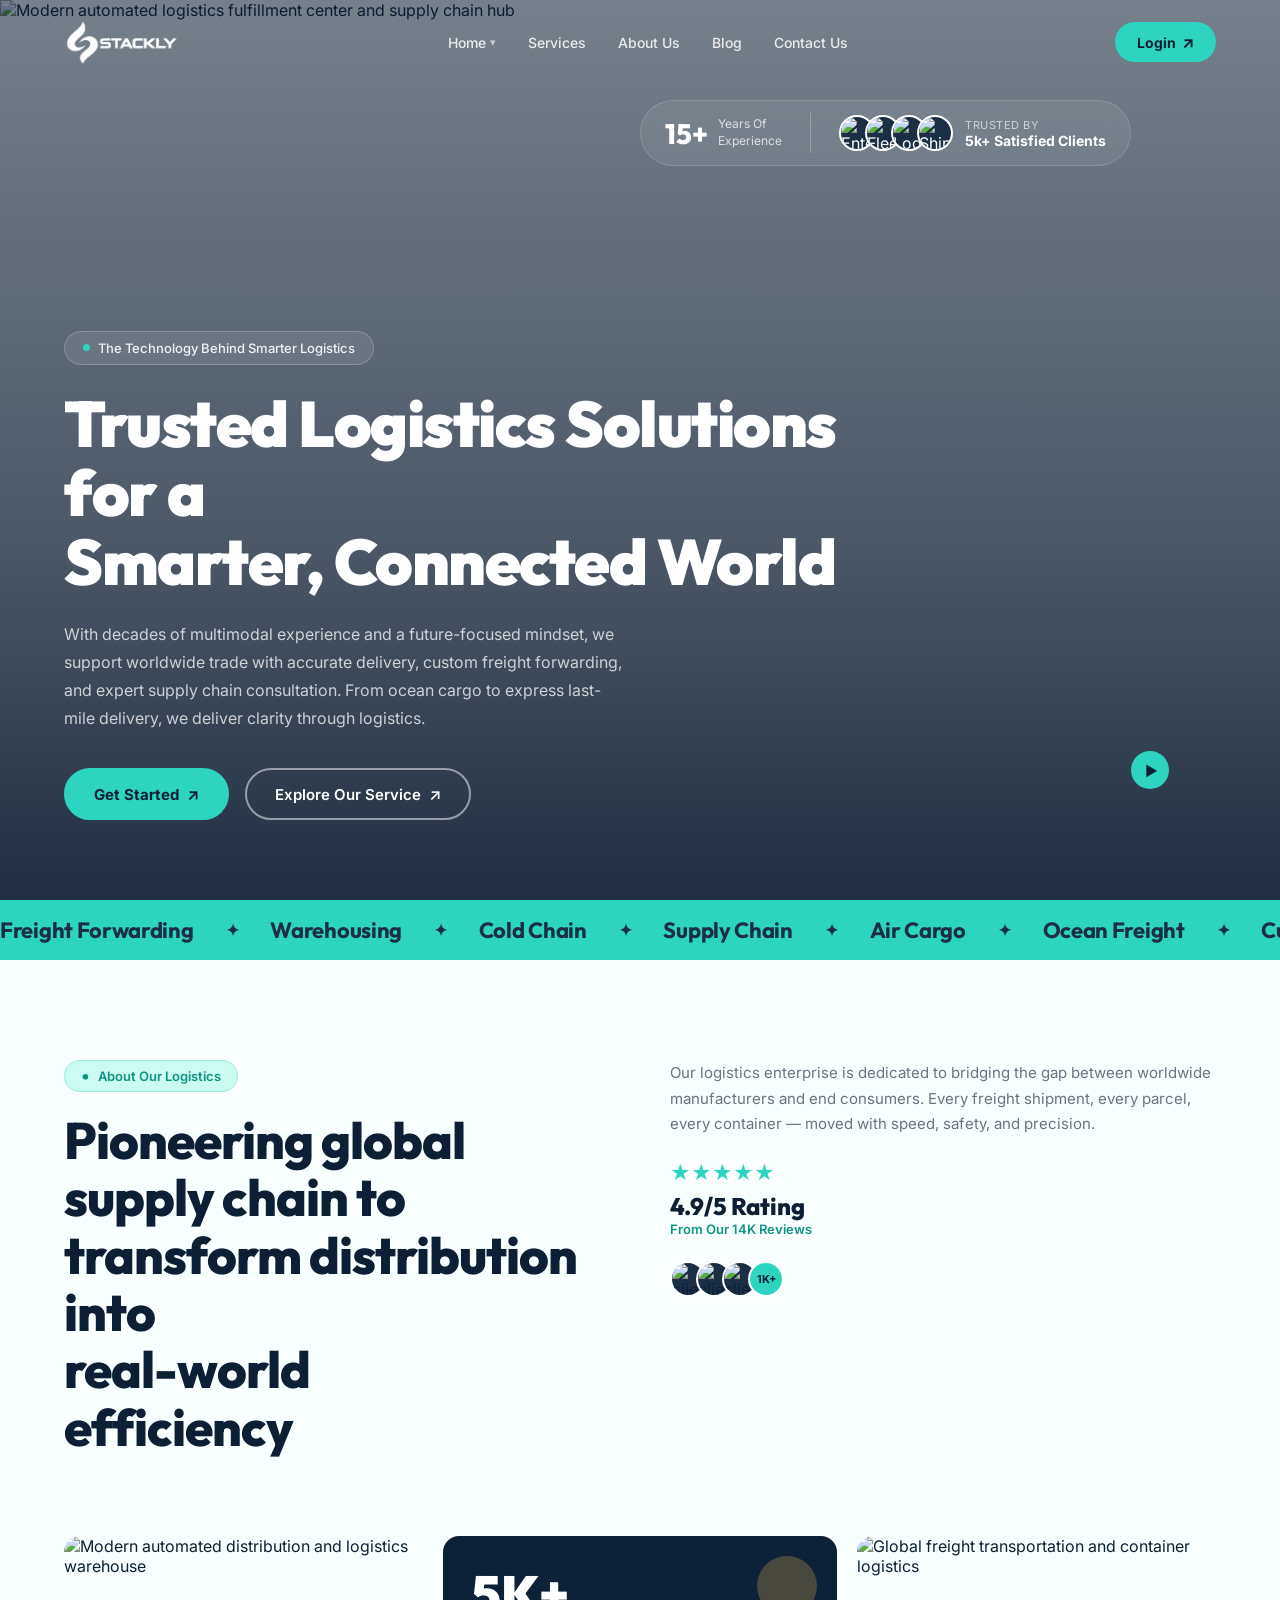
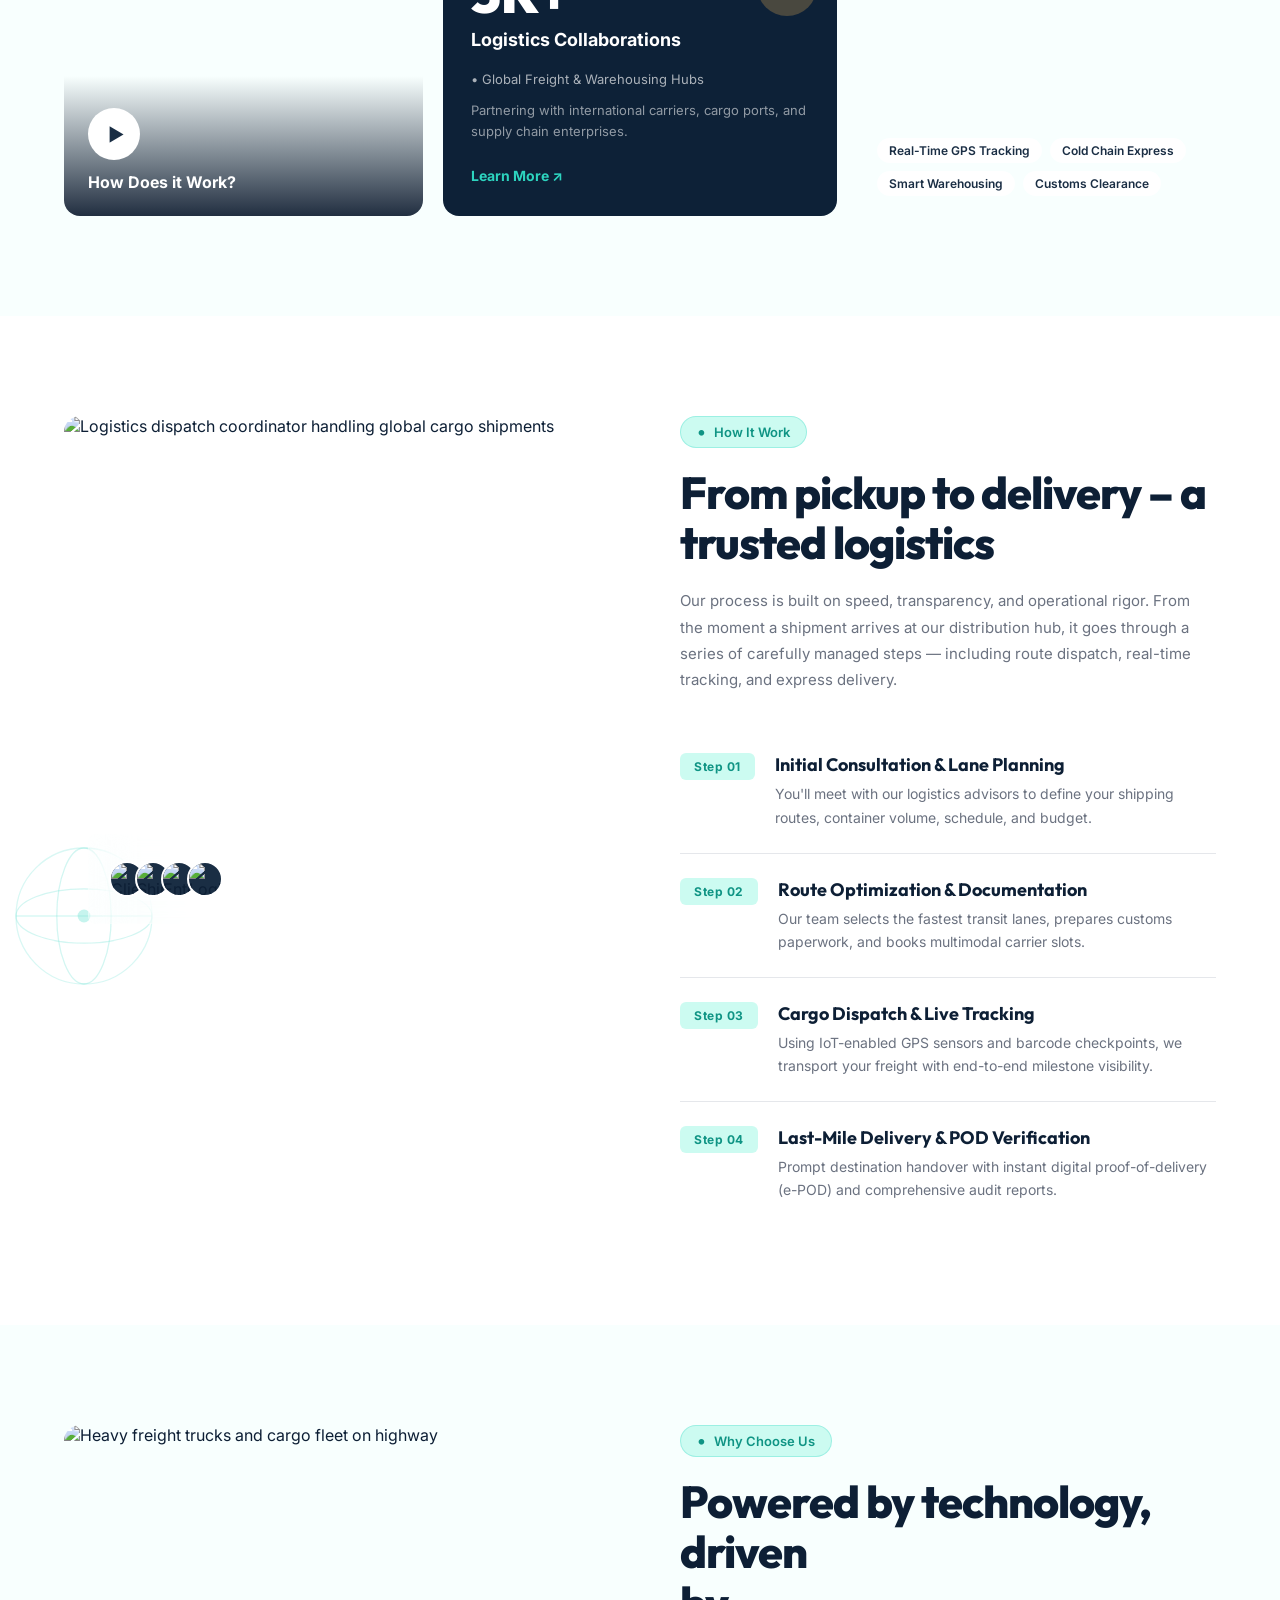
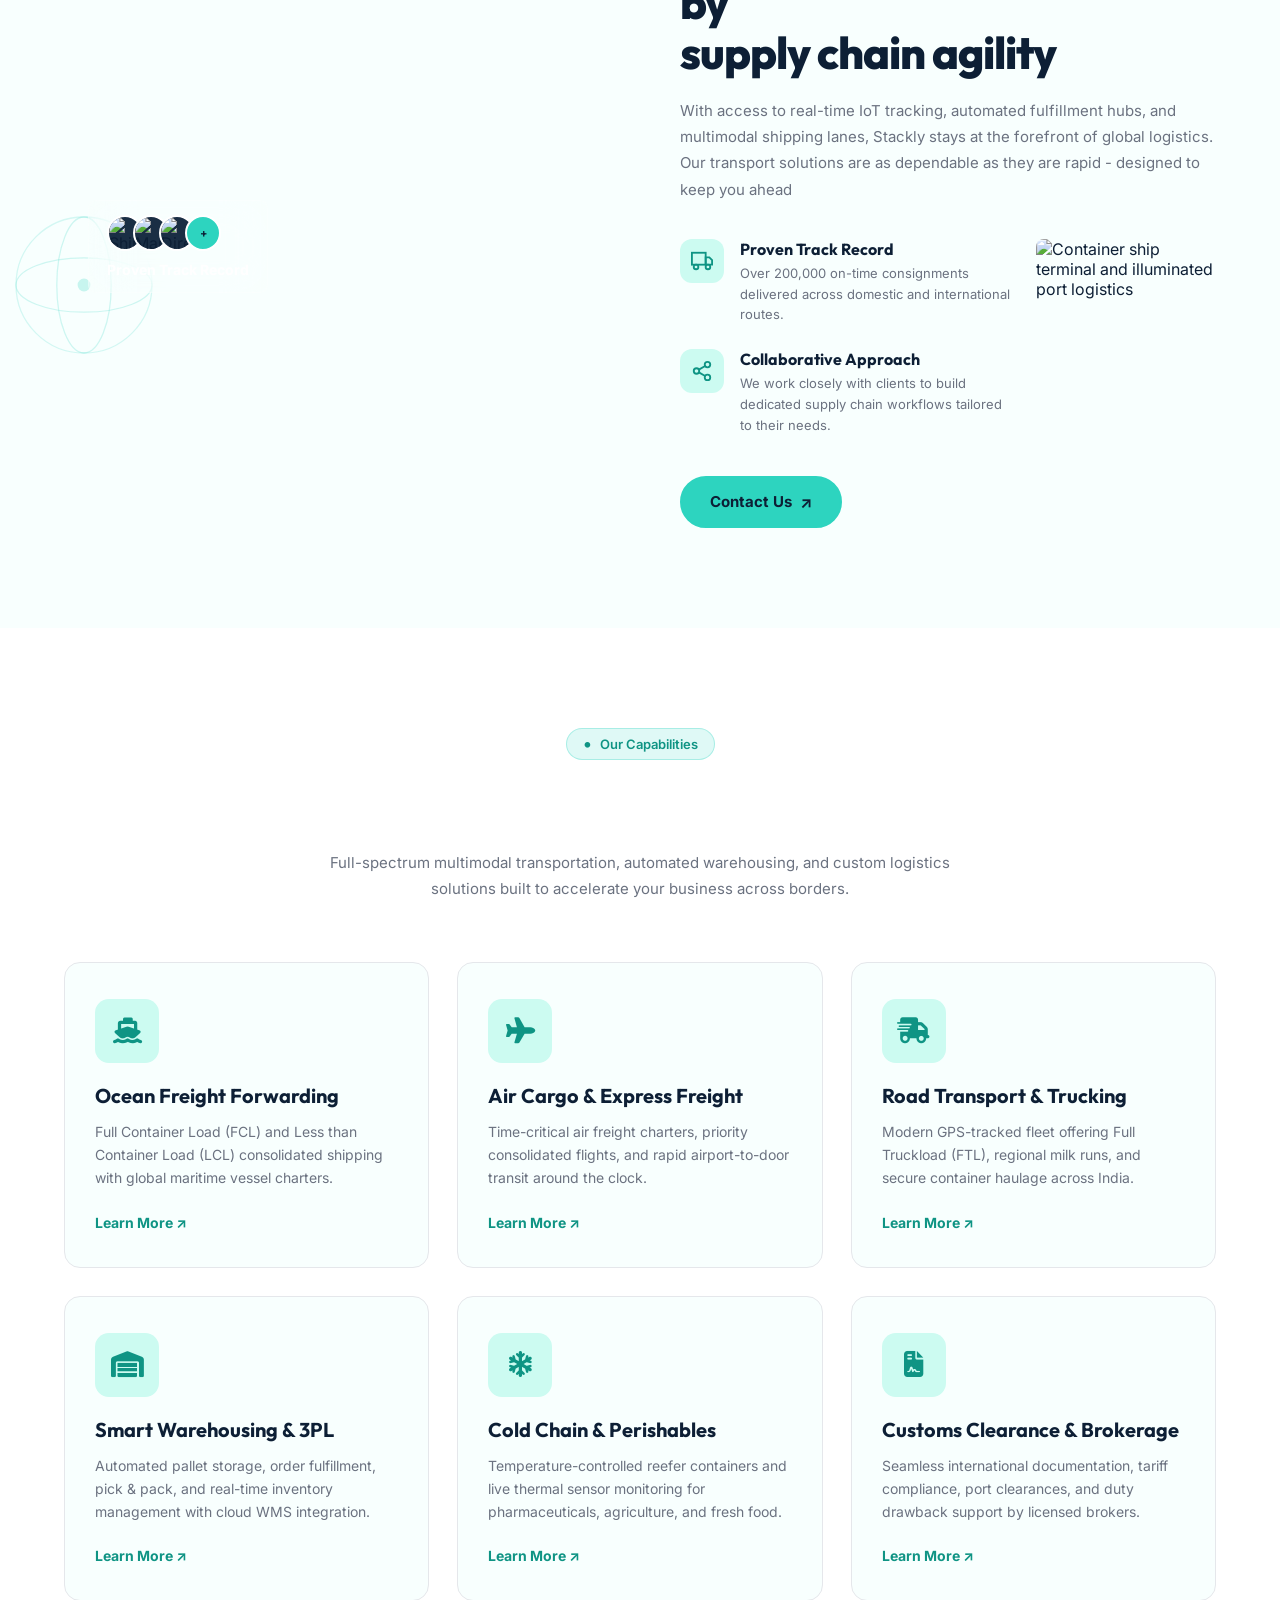
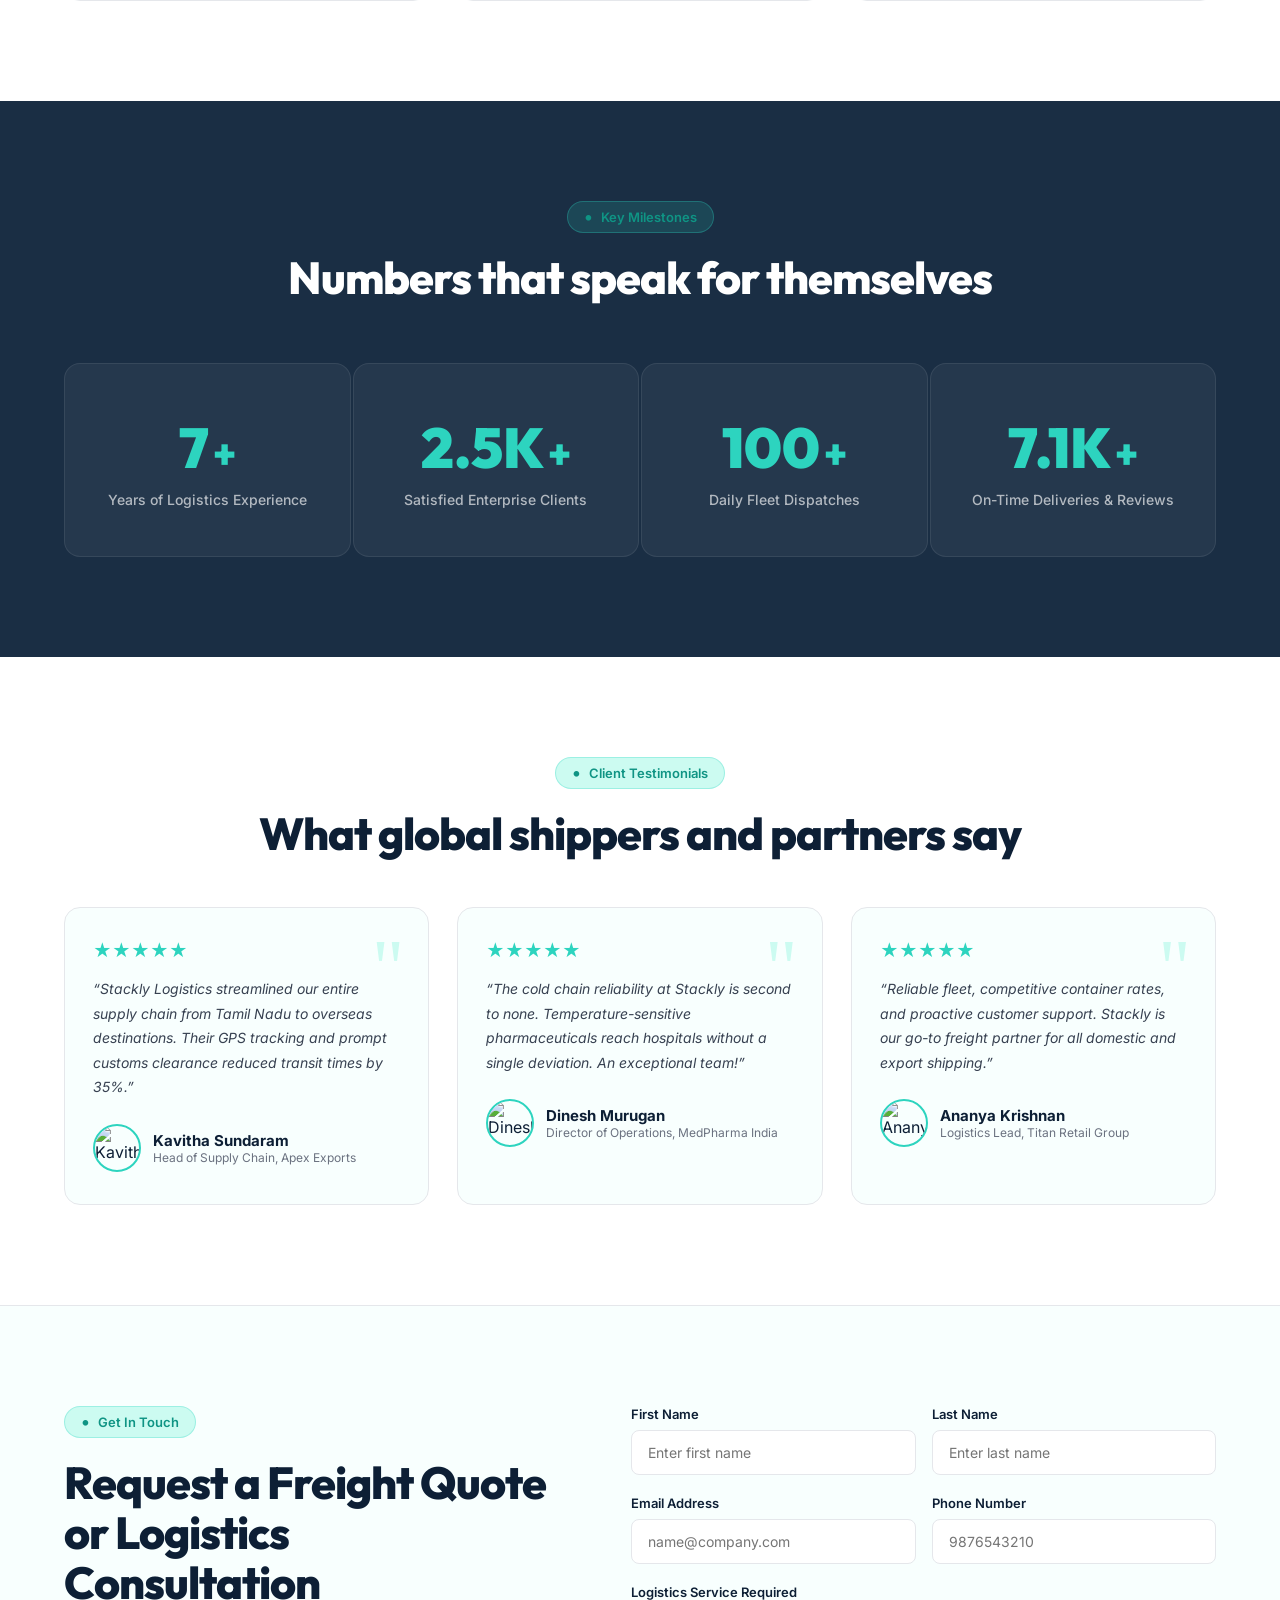
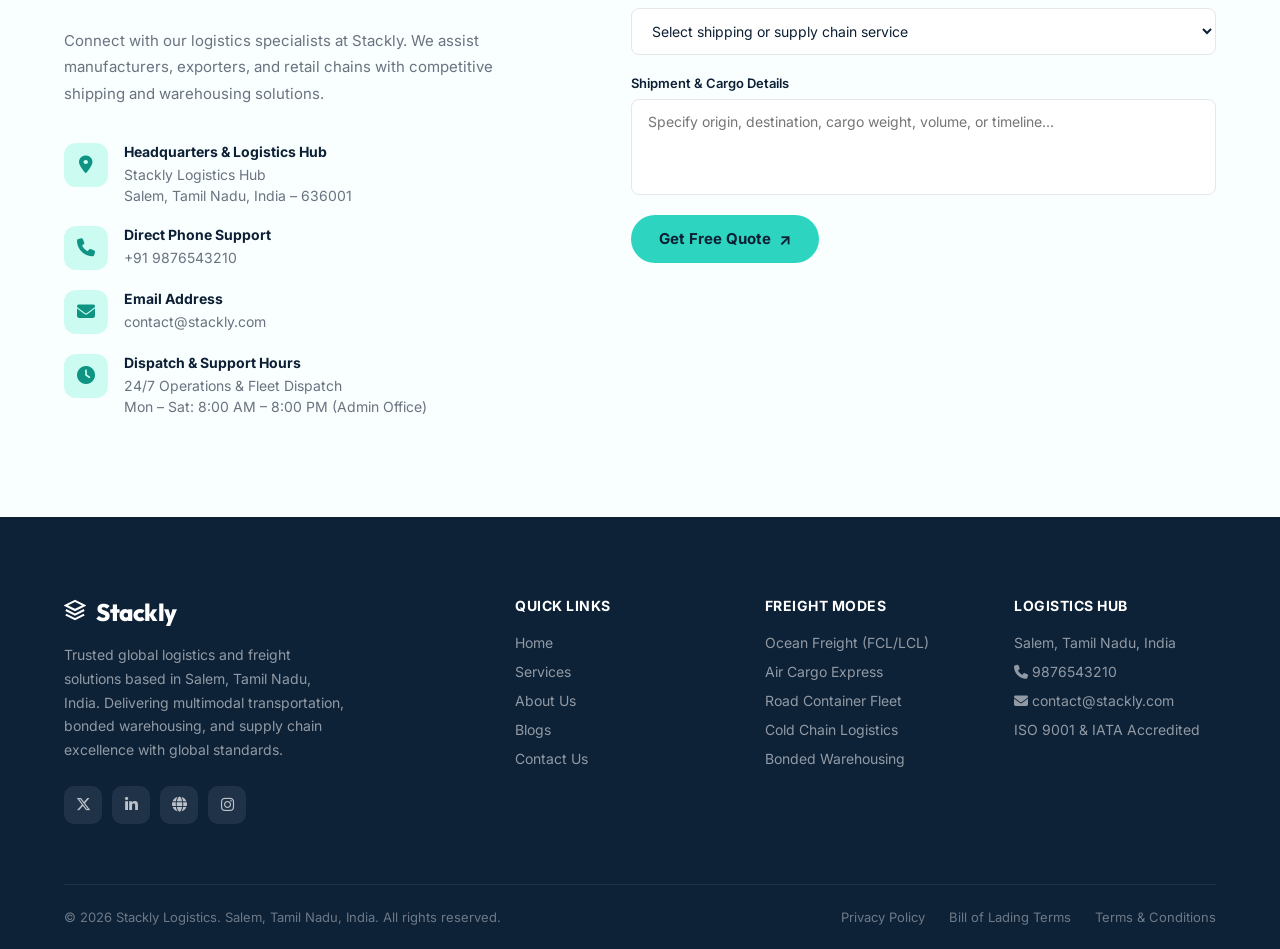
==== index.html @ fabb3b64 "Add files via upload" ====
<!DOCTYPE html>
<html lang="en">
<head>
  <meta charset="UTF-8" />
  <meta name="viewport" content="width=device-width, initial-scale=1.0" />
  <title>Stackly Logistics – Trusted Global Freight &amp; Supply Chain Solutions</title>
  <meta name="description" content="Stackly Logistics delivers trusted worldwide freight forwarding, express trucking, smart warehousing, and supply chain solutions from Salem, Tamil Nadu, India. Phone: 9876543210." />
  <link rel="preconnect" href="https://fonts.googleapis.com" />
  <link rel="preconnect" href="https://fonts.gstatic.com" crossorigin />
  <link href="https://fonts.googleapis.com/css2?family=Inter:wght@300;400;500;600;700;800;900&family=Outfit:wght@300;400;500;600;700;800;900&display=swap" rel="stylesheet" />
    <link rel="stylesheet" href="https://cdnjs.cloudflare.com/ajax/libs/font-awesome/6.5.1/css/all.min.css" />
  <link rel="stylesheet" href="style.css" />
</head>
<body>

  <!-- ══════════════════════════════════════
       NAVIGATION
  ══════════════════════════════════════ -->
  <nav class="navbar" id="navbar">
    <div class="nav-inner">
      <a href="#" class="nav-logo" id="logo-link">
        <img src="images/Logo.webp" alt="Stackly Logistics Logo" class="logo-img" />
      </a>
      <ul class="nav-links" id="nav-links">
        <li><a href="#" class="nav-link active">Home <span class="arrow">&#9662;</span></a></li>
        <li><a href="services.html" class="nav-link">Services</a></li>
        <li><a href="about.html" class="nav-link">About Us</a></li>
        <li><a href="blog.html" class="nav-link">Blog</a></li>
        <li><a href="contact.html" class="nav-link">Contact Us</a></li>
      </ul>
      <a href="login.html" class="btn-cta nav-cta" id="nav-cta-btn">Login<span class="btn-icon">&#8599;</span></a>
      <button class="hamburger" id="hamburger" aria-label="Toggle menu">
        <span></span><span></span><span></span>
      </button>
    </div>
  </nav>

  <!-- ══════════════════════════════════════
       HERO SECTION (Reference Image 5 & 1)
  ══════════════════════════════════════ -->
  <section class="hero" id="home">
    <div class="hero-bg">
      <img
        src="https://images.unsplash.com/photo-1586528116311-ad8dd3c8310d?w=1920&q=85&auto=format&fit=crop"
        alt="Modern automated logistics fulfillment center and supply chain hub"
        class="hero-img"
        loading="eager"
      />
      <div class="hero-overlay"></div>
    </div>

    <!-- Stats Top Bar (Reference Image 1 Top) -->
    <div class="hero-stats-bar fade-in-up delay-1">
      <div class="stat-item">
        <span class="stat-num">15+</span>
        <span class="stat-label">Years Of<br/>Experience</span>
      </div>
      <div class="stat-divider"></div>
      <div class="stat-item trusted-item">
        <div class="avatar-group">
          <img src="https://images.unsplash.com/photo-1534528741775-53994a69daeb?w=60&h=60&q=80&auto=format&fit=crop&crop=face" alt="Enterprise Client" class="avatar"/>
          <img src="https://images.unsplash.com/photo-1507003211169-0a1dd7228f2d?w=60&h=60&q=80&auto=format&fit=crop&crop=face" alt="Fleet Manager" class="avatar"/>
          <img src="https://images.unsplash.com/photo-1573496359142-b8d87734a5a2?w=60&h=60&q=80&auto=format&fit=crop&crop=face" alt="Logistics Director" class="avatar"/>
          <img src="https://images.unsplash.com/photo-1500648767791-00dcc994a43e?w=60&h=60&q=80&auto=format&fit=crop&crop=face" alt="Shipper" class="avatar"/>
        </div>
        <div>
          <span class="trusted-label">Trusted By</span>
          <span class="trusted-count">5k+ Satisfied Clients</span>
        </div>
      </div>
    </div>

    <!-- Hero Content (Reference Image 5) -->
    <div class="hero-content">
      <div class="hero-badge fade-in-up delay-2">
        <span class="dot"></span> The Technology Behind Smarter Logistics
      </div>
      <h1 class="hero-title fade-in-up delay-3">
        Trusted Logistics Solutions<br/>for a<br/>Smarter, Connected World
      </h1>
      <p class="hero-desc fade-in-up delay-4">
        With decades of multimodal experience and a future-focused mindset, we support worldwide trade with accurate delivery, custom freight forwarding, and expert supply chain consultation. From ocean cargo to express last-mile delivery, we deliver clarity through logistics.
      </p>
      <div class="hero-actions fade-in-up delay-5">
        <a href="404.html" class="btn-primary" id="get-started-btn">Get Started <span class="btn-icon">&#8599;</span></a>
        <a href="about.html" class="btn-secondary" id="explore-btn">Explore Our Service <span class="btn-icon">&#8599;</span></a>
      </div>
    </div>

    <!-- Rotating Watch Video Badge (Reference Image 5 bottom right) -->
    <div class="watch-badge fade-in delay-6" id="watch-badge" onclick="document.getElementById('how-it-works').scrollIntoView({behavior:'smooth'})">
      <div class="watch-circle">
        <svg viewBox="0 0 100 100" class="rotating-text">
          <defs>
            <path id="circle-path" d="M 50,50 m -37,0 a 37,37 0 1,1 74,0 a 37,37 0 1,1 -74,0"/>
          </defs>
          <text>
            <textPath href="404.html">• Watch Our Fleet • Watch Our Fleet •</textPath>
          </text>
        </svg>
        <div class="play-icon">&#9654;</div>
      </div>
    </div>
  </section>

  <!-- ══════════════════════════════════════
       MARQUEE TICKER (Reference Image 1)
  ══════════════════════════════════════ -->
  <div class="marquee-section">
    <div class="marquee-track">
      <div class="marquee-content">
        <span>Freight Forwarding</span><span class="star">&#10022;</span>
        <span>Warehousing</span><span class="star">&#10022;</span>
        <span>Cold Chain</span><span class="star">&#10022;</span>
        <span>Supply Chain</span><span class="star">&#10022;</span>
        <span>Air Cargo</span><span class="star">&#10022;</span>
        <span>Ocean Freight</span><span class="star">&#10022;</span>
        <span>Customs Clearance</span><span class="star">&#10022;</span>
        <span>Express Delivery</span><span class="star">&#10022;</span>
        <span>IoT Tracking</span><span class="star">&#10022;</span>
        <span>Freight Forwarding</span><span class="star">&#10022;</span>
        <span>Warehousing</span><span class="star">&#10022;</span>
        <span>Cold Chain</span><span class="star">&#10022;</span>
        <span>Supply Chain</span><span class="star">&#10022;</span>
        <span>Air Cargo</span><span class="star">&#10022;</span>
        <span>Ocean Freight</span><span class="star">&#10022;</span>
        <span>Express Delivery</span><span class="star">&#10022;</span>
      </div>
    </div>
  </div>

  <!-- ══════════════════════════════════════
       ABOUT SECTION (Reference Image 1 & 4)
  ══════════════════════════════════════ -->
  <section class="about-section section-pad" id="about">
    <div class="container">
      <div class="about-grid">
        <!-- Left: Heading -->
        <div class="about-left reveal-left">
          <div class="section-tag">
            <span class="tag-dot">&#8226;</span> About Our Logistics
          </div>
          <h2 class="section-title large">
            Pioneering global supply chain to<br/>
            transform distribution into<br/>
            real-world<br/>
            efficiency
          </h2>
        </div>

        <!-- Right: Description + Rating -->
        <div class="about-right reveal-right">
          <p class="about-desc">
            Our logistics enterprise is dedicated to bridging the gap between worldwide manufacturers and end consumers. Every freight shipment, every parcel, every container — moved with speed, safety, and precision.
          </p>
          <div class="rating-block">
            <div class="stars">&#9733;&#9733;&#9733;&#9733;&#9733;</div>
            <div class="rating-num">4.9/5 Rating</div>
            <div class="rating-sub">From Our 14K Reviews</div>
          </div>
          <div class="client-bubble">
            <div class="avatar-group">
              <img src="https://images.unsplash.com/photo-1534528741775-53994a69daeb?w=50&h=50&q=80&auto=format&fit=crop&crop=face" alt="client" class="avatar"/>
              <img src="https://images.unsplash.com/photo-1507003211169-0a1dd7228f2d?w=50&h=50&q=80&auto=format&fit=crop&crop=face" alt="client" class="avatar"/>
              <img src="https://images.unsplash.com/photo-1573496359142-b8d87734a5a2?w=50&h=50&q=80&auto=format&fit=crop&crop=face" alt="client" class="avatar"/>
              <div class="avatar avatar-count">1K+</div>
            </div>
          </div>
        </div>
      </div>

      <!-- 3 Cards Row (Reference Image 4) -->
      <div class="cards-row">
        <!-- Card 1: Logistics Video Card -->
        <div class="card card-video reveal-up delay-1">
          <img
            src="https://images.unsplash.com/photo-1586528116311-ad8dd3c8310d?w=700&q=85&auto=format&fit=crop"
            alt="Modern automated distribution and logistics warehouse"
            class="card-img"
          />
          <div class="card-overlay-content">
            <div class="play-btn-lg">&#9654;</div>
            <span class="card-label">How Does it Work?</span>
          </div>
        </div>

        <!-- Card 2: Logistics Stats Dark Card (Reference Image 4 center) -->
        <div class="card card-dark reveal-up delay-2">
          <div class="circle-deco"></div>
          <div class="card-dark-num">5K+</div>
          <div class="card-dark-title">Logistics Collaborations</div>
          <ul class="card-dark-list">
            <li>&#8226; Global Freight &amp; Warehousing Hubs</li>
          </ul>
          <p class="card-dark-desc">Partnering with international carriers, cargo ports, and supply chain enterprises.</p>
          <a href="404.html" class="card-dark-link">Learn More &#8599;</a>
        </div>

        <!-- Card 3: Logistics Fleet with 4 Overlay Pills (Reference Image 4 right) -->
        <div class="card card-tags reveal-up delay-3">
          <img
            src="https://images.unsplash.com/photo-1578575437130-527eed3abbec?w=700&q=85&auto=format&fit=crop"
            alt="Global freight transportation and container logistics"
            class="card-img"
          />
          <div class="card-tags-overlay">
            <span class="tag-pill">Real-Time GPS Tracking</span>
            <span class="tag-pill">Cold Chain Express</span>
            <span class="tag-pill">Smart Warehousing</span>
            <span class="tag-pill">Customs Clearance</span>
          </div>
        </div>
      </div>
    </div>
  </section>

  <!-- ══════════════════════════════════════
       HOW IT WORKS SECTION (Reference Image 2)
  ══════════════════════════════════════ -->
  <section class="how-section section-pad" id="how-it-works">
    <div class="container">
      <div class="how-grid">
        <!-- Left: Logistics Operations Image with Client Overlay & Global Route Watermark -->
        <div class="how-left reveal-left">
          <div class="how-img-wrap">
            <img
              src="https://images.unsplash.com/photo-1566576912321-d58ddd7a6088?w=800&q=85&auto=format&fit=crop"
              alt="Logistics dispatch coordinator handling global cargo shipments"
              class="how-img"
            />
            <div class="how-client-card">
              <div class="avatar-group">
                <img src="https://images.unsplash.com/photo-1534528741775-53994a69daeb?w=50&h=50&q=80&auto=format&fit=crop&crop=face" alt="Client" class="avatar"/>
                <img src="https://images.unsplash.com/photo-1507003211169-0a1dd7228f2d?w=50&h=50&q=80&auto=format&fit=crop&crop=face" alt="Shipper" class="avatar"/>
                <img src="https://images.unsplash.com/photo-1573496359142-b8d87734a5a2?w=50&h=50&q=80&auto=format&fit=crop&crop=face" alt="Enterprise Lead" class="avatar"/>
                <img src="https://images.unsplash.com/photo-1500648767791-00dcc994a43e?w=50&h=50&q=80&auto=format&fit=crop&crop=face" alt="Logistics Head" class="avatar"/>
              </div>
              <div class="how-client-text">
                <div class="how-client-num">5K+ Satisfied Clients</div>
                <div class="how-client-sub">Trusted by retailers, manufacturers, and shippers worldwide.</div>
              </div>
            </div>
          </div>
          <!-- Decorative Global Navigation Watermark (Reference Image 2 watermark) -->
          <div class="deco-atom">
            <svg viewBox="0 0 200 200" fill="none" xmlns="http://www.w3.org/2000/svg">
              <circle cx="100" cy="100" r="85" stroke="#2dd4bf" stroke-width="1.6" opacity="0.3"/>
              <ellipse cx="100" cy="100" rx="85" ry="34" stroke="#2dd4bf" stroke-width="1.6" opacity="0.35"/>
              <ellipse cx="100" cy="100" rx="34" ry="85" stroke="#2dd4bf" stroke-width="1.6" opacity="0.35"/>
              <line x1="15" y1="100" x2="185" y2="100" stroke="#2dd4bf" stroke-width="1.6" opacity="0.3"/>
              <circle cx="100" cy="100" r="8" fill="#2dd4bf" opacity="0.45"/>
            </svg>
          </div>
        </div>

        <!-- Right: Steps (Reference Image 2 right) -->
        <div class="how-right reveal-right">
          <div class="section-tag">
            <span class="tag-dot">&#8226;</span> How It Work
          </div>
          <h2 class="section-title">
            From pickup to delivery – a<br/>trusted logistics
          </h2>
          <p class="section-desc">
            Our process is built on speed, transparency, and operational rigor. From the moment a shipment arrives at our distribution hub, it goes through a series of carefully managed steps — including route dispatch, real-time tracking, and express delivery.
          </p>

          <div class="steps">
            <div class="step reveal-up delay-1">
              <div class="step-badge">Step 01</div>
              <div class="step-content">
                <h3>Initial Consultation &amp; Lane Planning</h3>
                <p>You&#39;ll meet with our logistics advisors to define your shipping routes, container volume, schedule, and budget.</p>
              </div>
            </div>
            <div class="step reveal-up delay-2">
              <div class="step-badge">Step 02</div>
              <div class="step-content">
                <h3>Route Optimization &amp; Documentation</h3>
                <p>Our team selects the fastest transit lanes, prepares customs paperwork, and books multimodal carrier slots.</p>
              </div>
            </div>
            <div class="step reveal-up delay-3">
              <div class="step-badge">Step 03</div>
              <div class="step-content">
                <h3>Cargo Dispatch &amp; Live Tracking</h3>
                <p>Using IoT-enabled GPS sensors and barcode checkpoints, we transport your freight with end-to-end milestone visibility.</p>
              </div>
            </div>
            <div class="step reveal-up delay-4">
              <div class="step-badge">Step 04</div>
              <div class="step-content">
                <h3>Last-Mile Delivery &amp; POD Verification</h3>
                <p>Prompt destination handover with instant digital proof-of-delivery (e-POD) and comprehensive audit reports.</p>
              </div>
            </div>
          </div>
        </div>
      </div>
    </div>
  </section>

  <!-- ══════════════════════════════════════
       WHY CHOOSE US SECTION (Reference Image 3)
  ══════════════════════════════════════ -->
  <section class="why-section section-pad" id="why">
    <div class="container">
      <div class="why-grid">
        <!-- Left: Logistics Image with Proven Track Record Overlay (Reference Image 3 left) -->
        <div class="why-left reveal-left">
          <div class="why-img-wrap">
            <img
              src="https://images.unsplash.com/photo-1601584115197-04ecc0da31d7?w=800&q=85&auto=format&fit=crop"
              alt="Heavy freight trucks and cargo fleet on highway"
              class="why-img"
            />
            <div class="why-client-overlay">
              <div class="avatar-group">
                <img src="https://images.unsplash.com/photo-1534528741775-53994a69daeb?w=50&h=50&q=80&auto=format&fit=crop&crop=face" alt="Shipper" class="avatar"/>
                <img src="https://images.unsplash.com/photo-1507003211169-0a1dd7228f2d?w=50&h=50&q=80&auto=format&fit=crop&crop=face" alt="Manager" class="avatar"/>
                <img src="https://images.unsplash.com/photo-1573496359142-b8d87734a5a2?w=50&h=50&q=80&auto=format&fit=crop&crop=face" alt="Director" class="avatar"/>
                <div class="avatar avatar-plus">+</div>
              </div>
              <div class="why-overlay-label">Proven Track Record</div>
            </div>
          </div>
          <!-- Decorative global watermark -->
          <div class="deco-atom deco-atom-right">
            <svg viewBox="0 0 200 200" fill="none" xmlns="http://www.w3.org/2000/svg">
              <circle cx="100" cy="100" r="85" stroke="#2dd4bf" stroke-width="1.6" opacity="0.3"/>
              <ellipse cx="100" cy="100" rx="85" ry="34" stroke="#2dd4bf" stroke-width="1.6" opacity="0.35"/>
              <ellipse cx="100" cy="100" rx="34" ry="85" stroke="#2dd4bf" stroke-width="1.6" opacity="0.35"/>
              <circle cx="100" cy="100" r="8" fill="#2dd4bf" opacity="0.4"/>
            </svg>
          </div>
        </div>

        <!-- Right: Heading, Features, Logistics Container Ship Photo & Contact Button (Reference Image 3 right) -->
        <div class="why-right reveal-right">
          <div class="section-tag">
            <span class="tag-dot">&#8226;</span> Why Choose Us
          </div>
          <h2 class="section-title">
            Powered by technology, driven<br/>by<br/>supply chain agility
          </h2>
          <p class="section-desc">
            With access to real-time IoT tracking, automated fulfillment hubs, and multimodal shipping lanes, Stackly stays at the forefront of global logistics. Our transport solutions are as dependable as they are rapid - designed to keep you ahead
          </p>

          <div class="why-features">
            <div class="why-feature-row">
              <div class="why-features-list">
                <!-- Feature 1 -->
                <div class="why-feature reveal-up delay-1">
                  <div class="feature-icon-wrap">
                    <!-- Logistics Truck / Route Icon -->
                    <svg viewBox="0 0 24 24" width="22" height="22" fill="none" stroke="currentColor" stroke-width="2">
                      <rect x="1" y="3" width="15" height="13"/>
                      <polygon points="16 8 20 8 23 11 23 16 16 16 16 8"/>
                      <circle cx="5.5" cy="18.5" r="2.5"/>
                      <circle cx="18.5" cy="18.5" r="2.5"/>
                    </svg>
                  </div>
                  <div class="feature-text">
                    <h4>Proven Track Record</h4>
                    <p>Over 200,000 on-time consignments delivered across domestic and international routes.</p>
                  </div>
                </div>

                <!-- Feature 2 -->
                <div class="why-feature reveal-up delay-2">
                  <div class="feature-icon-wrap">
                    <!-- Network / Hub Icon -->
                    <svg viewBox="0 0 24 24" width="22" height="22" fill="none" stroke="currentColor" stroke-width="2">
                      <circle cx="18" cy="5" r="3"/>
                      <circle cx="6" cy="12" r="3"/>
                      <circle cx="18" cy="19" r="3"/>
                      <line x1="8.59" y1="13.51" x2="15.42" y2="17.49"/>
                      <line x1="15.41" y1="6.51" x2="8.59" y2="10.49"/>
                    </svg>
                  </div>
                  <div class="feature-text">
                    <h4>Collaborative Approach</h4>
                    <p>We work closely with clients to build dedicated supply chain workflows tailored to their needs.</p>
                  </div>
                </div>
              </div>

              <!-- Side Photo of Glowing Cargo Vessel / Port (Reference Image 3 right) -->
              <div class="why-side-img reveal-up delay-3">
                <img
                  src="https://images.unsplash.com/photo-1512917774080-9991f1c4c750?w=500&q=85&auto=format&fit=crop"
                  alt="Container ship terminal and illuminated port logistics"
                />
              </div>
            </div>
          </div>

          <a href="404.html" class="btn-primary contact-btn" id="why-contact-btn">Contact Us <span class="btn-icon">&#8599;</span></a>
        </div>
      </div>
    </div>
  </section>

  <!-- ══════════════════════════════════════
       LOGISTICS SERVICES SECTION
  ══════════════════════════════════════ -->
  <section class="services-section section-pad" id="services">
    <div class="container">
      <div class="stats-header reveal-up">
        <div class="section-tag center-tag">
          <span class="tag-dot">&#8226;</span> Our Capabilities
        </div>
        <h2 class="section-title center-title">Comprehensive Freight &amp; Supply Chain Services</h2>
        <p class="section-desc" style="max-width: 640px; margin: 0 auto 40px; text-align: center;">
          Full-spectrum multimodal transportation, automated warehousing, and custom logistics solutions built to accelerate your business across borders.
        </p>
      </div>

      <div class="services-grid">
        <div class="service-card reveal-up delay-1">
          <div class="service-icon"><i class="fa-solid fa-ship"></i></div>
          <h3>Ocean Freight Forwarding</h3>
          <p>Full Container Load (FCL) and Less than Container Load (LCL) consolidated shipping with global maritime vessel charters.</p>
          <a href="404.html" class="service-link">Learn More &#8599;</a>
        </div>

        <div class="service-card reveal-up delay-2">
          <div class="service-icon"><i class="fa-solid fa-plane"></i></div>
          <h3>Air Cargo &amp; Express Freight</h3>
          <p>Time-critical air freight charters, priority consolidated flights, and rapid airport-to-door transit around the clock.</p>
          <a href="404.html" class="service-link">Learn More &#8599;</a>
        </div>

        <div class="service-card reveal-up delay-3">
          <div class="service-icon"><i class="fa-solid fa-truck-fast"></i></div>
          <h3>Road Transport &amp; Trucking</h3>
          <p>Modern GPS-tracked fleet offering Full Truckload (FTL), regional milk runs, and secure container haulage across India.</p>
          <a href="404.html" class="service-link">Learn More &#8599;</a>
        </div>

        <div class="service-card reveal-up delay-1">
          <div class="service-icon"><i class="fa-solid fa-warehouse"></i></div>
          <h3>Smart Warehousing &amp; 3PL</h3>
          <p>Automated pallet storage, order fulfillment, pick &amp; pack, and real-time inventory management with cloud WMS integration.</p>
          <a href="404.html" class="service-link">Learn More &#8599;</a>
        </div>

        <div class="service-card reveal-up delay-2">
          <div class="service-icon"><i class="fa-solid fa-snowflake"></i></div>
          <h3>Cold Chain &amp; Perishables</h3>
          <p>Temperature-controlled reefer containers and live thermal sensor monitoring for pharmaceuticals, agriculture, and fresh food.</p>
          <a href="404.html" class="service-link">Learn More &#8599;</a>
        </div>

        <div class="service-card reveal-up delay-3">
          <div class="service-icon"><i class="fa-solid fa-file-contract"></i></div>
          <h3>Customs Clearance &amp; Brokerage</h3>
          <p>Seamless international documentation, tariff compliance, port clearances, and duty drawback support by licensed brokers.</p>
          <a href="404.html" class="service-link">Learn More &#8599;</a>
        </div>
      </div>
    </div>
  </section>

  <!-- ══════════════════════════════════════
       STATS SECTION
  ══════════════════════════════════════ -->
  <section class="stats-section section-pad" id="stats">
    <div class="container">
      <div class="stats-header reveal-up">
        <div class="section-tag center-tag">
          <span class="tag-dot">&#8226;</span> Key Milestones
        </div>
        <h2 class="section-title center-title">Numbers that speak for themselves</h2>
      </div>
      <div class="stats-grid">
        <div class="stat-card reveal-up delay-1">
          <div class="stat-card-num counter" data-target="15">0</div>
          <div class="stat-card-plus">+</div>
          <div class="stat-card-label">Years of Logistics Experience</div>
        </div>
        <div class="stat-card reveal-up delay-2">
          <div class="stat-card-num counter" data-target="5000">0</div>
          <div class="stat-card-plus">+</div>
          <div class="stat-card-label">Satisfied Enterprise Clients</div>
        </div>
        <div class="stat-card reveal-up delay-3">
          <div class="stat-card-num counter" data-target="200">0</div>
          <div class="stat-card-plus">+</div>
          <div class="stat-card-label">Daily Fleet Dispatches</div>
        </div>
        <div class="stat-card reveal-up delay-4">
          <div class="stat-card-num counter" data-target="14000">0</div>
          <div class="stat-card-plus">+</div>
          <div class="stat-card-label">On-Time Deliveries &amp; Reviews</div>
        </div>
      </div>
    </div>
  </section>

  <!-- ══════════════════════════════════════
       TESTIMONIALS SECTION
  ══════════════════════════════════════ -->
  <section class="testimonials-section section-pad" id="reviews">
    <div class="container">
      <div class="reveal-up">
        <div class="section-tag center-tag">
          <span class="tag-dot">&#8226;</span> Client Testimonials
        </div>
        <h2 class="section-title center-title">What global shippers and partners say</h2>
      </div>
      <div class="testimonials-grid">
        <div class="testimonial-card reveal-up delay-1">
          <div class="t-stars">&#9733;&#9733;&#9733;&#9733;&#9733;</div>
          <p class="t-text">&ldquo;Stackly Logistics streamlined our entire supply chain from Tamil Nadu to overseas destinations. Their GPS tracking and prompt customs clearance reduced transit times by 35%.&rdquo;</p>
          <div class="t-author">
            <img src="https://images.unsplash.com/photo-1534528741775-53994a69daeb?w=50&h=50&q=80&auto=format&fit=crop&crop=face" alt="Kavitha" class="t-avatar"/>
            <div>
              <div class="t-name">Kavitha Sundaram</div>
              <div class="t-role">Head of Supply Chain, Apex Exports</div>
            </div>
          </div>
        </div>
        <div class="testimonial-card reveal-up delay-2">
          <div class="t-stars">&#9733;&#9733;&#9733;&#9733;&#9733;</div>
          <p class="t-text">&ldquo;The cold chain reliability at Stackly is second to none. Temperature-sensitive pharmaceuticals reach hospitals without a single deviation. An exceptional team!&rdquo;</p>
          <div class="t-author">
            <img src="https://images.unsplash.com/photo-1507003211169-0a1dd7228f2d?w=50&h=50&q=80&auto=format&fit=crop&crop=face" alt="Dinesh" class="t-avatar"/>
            <div>
              <div class="t-name">Dinesh Murugan</div>
              <div class="t-role">Director of Operations, MedPharma India</div>
            </div>
          </div>
        </div>
        <div class="testimonial-card reveal-up delay-3">
          <div class="t-stars">&#9733;&#9733;&#9733;&#9733;&#9733;</div>
          <p class="t-text">&ldquo;Reliable fleet, competitive container rates, and proactive customer support. Stackly is our go-to freight partner for all domestic and export shipping.&rdquo;</p>
          <div class="t-author">
            <img src="https://images.unsplash.com/photo-1573496359142-b8d87734a5a2?w=50&h=50&q=80&auto=format&fit=crop&crop=face" alt="Ananya" class="t-avatar"/>
            <div>
              <div class="t-name">Ananya Krishnan</div>
              <div class="t-role">Logistics Lead, Titan Retail Group</div>
            </div>
          </div>
        </div>
      </div>
    </div>
  </section>

  <!-- ══════════════════════════════════════
       CONTACT SECTION (With Salem, TN Address & Ph: 9876543210)
  ══════════════════════════════════════ -->
  <section class="contact-section section-pad" id="contact">
    <div class="container">
      <div class="contact-grid">
        <div class="contact-left reveal-left">
          <div class="section-tag">
            <span class="tag-dot">&#8226;</span> Get In Touch
          </div>
          <h2 class="section-title">Request a Freight Quote<br/>or Logistics Consultation</h2>
          <p class="section-desc">
            Connect with our logistics specialists at Stackly. We assist manufacturers, exporters, and retail chains with competitive shipping and warehousing solutions.
          </p>
          <div class="contact-info">
            <div class="contact-item">
              <div class="contact-icon"><i class="fa-solid fa-location-dot"></i></div>
              <div>
                <strong>Headquarters &amp; Logistics Hub</strong>
                <p>Stackly Logistics Hub<br/>Salem, Tamil Nadu, India – 636001</p>
              </div>
            </div>
            <div class="contact-item">
              <div class="contact-icon"><i class="fa-solid fa-phone"></i></div>
              <div>
                <strong>Direct Phone Support</strong>
                <p><a href="tel:9876543210">+91 9876543210</a></p>
              </div>
            </div>
            <div class="contact-item">
              <div class="contact-icon"><i class="fa-solid fa-envelope"></i></div>
              <div>
                <strong>Email Address</strong>
                <p><a href="mailto:contact@stackly.com">contact@stackly.com</a></p>
              </div>
            </div>
            <div class="contact-item">
              <div class="contact-icon"><i class="fa-solid fa-clock"></i></div>
              <div>
                <strong>Dispatch &amp; Support Hours</strong>
                <p>24/7 Operations &amp; Fleet Dispatch<br/>Mon – Sat: 8:00 AM – 8:00 PM (Admin Office)</p>
              </div>
            </div>
          </div>
        </div>

        <div class="contact-right reveal-right">
          <form class="contact-form" id="contact-form" onsubmit="handleSubmit(event)">
            <div class="form-row">
              <div class="form-group">
                <label for="fname">First Name</label>
                <input type="text" id="fname" name="fname" placeholder="Enter first name" required />
              </div>
              <div class="form-group">
                <label for="lname">Last Name</label>
                <input type="text" id="lname" name="lname" placeholder="Enter last name" required />
              </div>
            </div>
            <div class="form-row">
              <div class="form-group">
                <label for="email">Email Address</label>
                <input type="email" id="email" name="email" placeholder="name@company.com" required />
              </div>
              <div class="form-group">
                <label for="phone">Phone Number</label>
                <input type="tel" id="phone" name="phone" placeholder="9876543210" required />
              </div>
            </div>
            <div class="form-group">
              <label for="service-select">Logistics Service Required</label>
              <select id="service-select" class="form-select" required>
                <option value="" disabled selected>Select shipping or supply chain service</option>
                <option value="ocean">Ocean Freight (FCL &amp; LCL Container)</option>
                <option value="air">Air Cargo &amp; Priority Charter</option>
                <option value="road">Road Transport &amp; FTL/LTL Fleet</option>
                <option value="warehousing">Smart Warehousing &amp; 3PL Fulfillment</option>
                <option value="coldchain">Cold Chain &amp; Temperature-Controlled Reefer</option>
                <option value="customs">Customs Brokerage &amp; Compliance</option>
              </select>
            </div>
            <div class="form-group">
              <label for="message">Shipment &amp; Cargo Details</label>
              <textarea id="message" name="message" rows="4" placeholder="Specify origin, destination, cargo weight, volume, or timeline..." required></textarea>
            </div>
            <button type="submit" class="btn-primary submit-btn" id="submit-btn">
              Get Free Quote <span class="btn-icon">&#8599;</span>
            </button>
          </form>
        </div>
      </div>
    </div>
  </section>

  <!-- ══════════════════════════════════════
       FOOTER
  ══════════════════════════════════════ -->
  <footer class="footer">
    <div class="container">
      <div class="footer-grid">
        <div class="footer-brand">
          <div class="nav-logo footer-logo">
            <div class="logo-icon">
              <svg viewBox="0 0 24 24" width="22" height="22" fill="none" stroke="currentColor" stroke-width="2.2">
                <path d="M12 2L2 7l10 5 10-5-10-5zM2 17l10 5 10-5M2 12l10 5 10-5"/>
              </svg>
            </div>
            <span>Stackly</span>
          </div>
          <p>
            Trusted global logistics and freight solutions based in Salem, Tamil Nadu, India. Delivering multimodal transportation, bonded warehousing, and supply chain excellence with global standards.
          </p>
          <div class="social-links">
            <a href="404.html" class="social-btn" aria-label="X"><i class="fa-brands fa-x-twitter"></i></a>
            <a href="404.html" class="social-btn" aria-label="LinkedIn"><i class="fa-brands fa-linkedin-in"></i></a>
            <a href="404.html" class="social-btn" aria-label="Tracking"><i class="fa-solid fa-globe"></i></a>
            <a href="404.html" class="social-btn" aria-label="Instagram"><i class="fa-brands fa-instagram"></i></a>
          </div>
        </div>

        <div class="footer-col">
          <h5>Quick Links</h5>
          <ul>
            <li><a href="index.html">Home</a></li>
            <li><a href="services.html">Services</a></li>
            <li><a href="about.html">About Us</a></li>
            <li><a href="blog.html">Blogs</a></li>
            <li><a href="contact.html">Contact Us</a></li>
          </ul>
        </div>

        <div class="footer-col">
          <h5>Freight Modes</h5>
          <ul>
            <li><a href="404.html">Ocean Freight (FCL/LCL)</a></li>
            <li><a href="404.html">Air Cargo Express</a></li>
            <li><a href="404.html">Road Container Fleet</a></li>
            <li><a href="404.html">Cold Chain Logistics</a></li>
            <li><a href="404.html">Bonded Warehousing</a></li>
          </ul>
        </div>

        <div class="footer-col">
          <h5>Logistics Hub</h5>
          <ul>
            <li>Salem, Tamil Nadu, India</li>
            <li><a href="tel:9876543210"><i class="fa-solid fa-phone"></i> 9876543210</a></li>
            <li><a href="mailto:contact@stackly.com"><i class="fa-solid fa-envelope"></i> contact@stackly.com</a></li>
            <li>ISO 9001 &amp; IATA Accredited</li>
          </ul>
        </div>
      </div>

      <div class="footer-bottom">
        <p>&copy; 2026 Stackly Logistics. Salem, Tamil Nadu, India. All rights reserved.</p>
        <div class="footer-legal">
          <a href="404.html">Privacy Policy</a>
          <a href="404.html">Bill of Lading Terms</a>
          <a href="404.html">Terms &amp; Conditions</a>
        </div>
      </div>
    </div>
  </footer>

  <!-- Toast notification -->
  <div class="toast" id="toast">&#10003; Freight quote request submitted successfully! Our dispatch team will contact you shortly.</div>

  <script src="script.js"></script>

  <!-- Smart Nav: swap Login→Dashboard when logged in -->
  <script>
    (function(){
      var user = sessionStorage.getItem('sl_user');
      var cta = document.getElementById('nav-cta-btn');
      if(user && cta){
        cta.href = 'signout.html';
        cta.innerHTML = '<i class="fa-solid fa-gauge"></i> Dashboard<span class="btn-icon">&#8599;</span>';
      }
    })();
  </script>
</body>
</html>
---- style.css ----
/* ══════════════════════════════════════
   STACKLY – CSS Design System
   ══════════════════════════════════════ */

*, *::before, *::after { box-sizing: border-box; margin: 0; padding: 0; }

:root {
  --primary: #1a2e44;
  --accent: #2dd4bf;
  --accent-light: #ccfbf1;
  --accent-dark: #0f9484;
  --white: #ffffff;
  --off-white: #f8fffe;
  --text-dark: #0d1f35;
  --text-mid: #374151;
  --text-light: #6b7280;
  --card-dark: #0d2137;
  --border: #e5e7eb;
  --radius: 16px;
  --radius-sm: 8px;
  --shadow: 0 4px 24px rgba(13,31,53,0.10);
  --shadow-lg: 0 16px 48px rgba(13,31,53,0.15);
}

html { scroll-behavior: smooth; }

body {
  font-family: 'Inter', sans-serif;
  background: var(--off-white);
  color: var(--text-dark);
  overflow-x: hidden;
}

a { text-decoration: none; color: inherit; }
ul { list-style: none; }
img { max-width: 100%; display: block; }

.container {
  max-width: 1200px;
  margin: 0 auto;
  padding: 0 24px;
}

.section-pad { padding: 100px 0; }

/* ── BUTTONS ── */
.btn-primary {
  display: inline-flex;
  align-items: center;
  gap: 8px;
  background: var(--accent);
  color: var(--text-dark);
  font-weight: 700;
  font-size: 15px;
  padding: 14px 28px;
  border-radius: 50px;
  transition: all 0.3s cubic-bezier(.4,0,.2,1);
  border: 2px solid var(--accent);
  cursor: pointer;
  font-family: 'Inter', sans-serif;
}
.btn-primary:hover {
  background: transparent;
  color: var(--accent);
  transform: translateY(-2px);
  box-shadow: 0 8px 24px rgba(45,212,191,0.3);
}
.btn-secondary {
  display: inline-flex;
  align-items: center;
  gap: 8px;
  background: transparent;
  color: var(--white);
  font-weight: 600;
  font-size: 15px;
  padding: 14px 28px;
  border-radius: 50px;
  border: 2px solid rgba(255,255,255,0.5);
  transition: all 0.3s cubic-bezier(.4,0,.2,1);
  cursor: pointer;
}
.btn-secondary:hover {
  background: rgba(255,255,255,0.15);
  border-color: var(--white);
  transform: translateY(-2px);
}
.btn-icon { font-size: 16px; }

/* ── NAVBAR ── */
.navbar {
  position: fixed;
  top: 0; left: 0; right: 0;
  z-index: 1000;
  padding: 20px 0;
  transition: all 0.4s ease;
}
.navbar.scrolled {
  background: rgba(13,31,53,0.95);
  backdrop-filter: blur(20px);
  padding: 12px 0;
  box-shadow: 0 4px 24px rgba(0,0,0,0.3);
}
.nav-inner {
  max-width: 1200px;
  margin: 0 auto;
  padding: 0 24px;
  display: flex;
  align-items: center;
  gap: 32px;
}
.nav-logo {
  display: flex;
  align-items: center;
  gap: 10px;
  font-family: 'Outfit', sans-serif;
  font-size: 24px;
  font-weight: 800;
  color: var(--white);
  letter-spacing: -0.5px;
  flex-shrink: 0;
}
.logo-img {
  height: 44px;
  width: auto;
  object-fit: contain;
  display: block;
  filter: brightness(0) invert(1);
}
.nav-links {
  display: flex;
  align-items: center;
  gap: 4px;
  margin-left: auto;
  flex: 1;
  justify-content: center;
}
.nav-link {
  color: rgba(255,255,255,0.85);
  font-size: 14px;
  font-weight: 500;
  padding: 8px 14px;
  border-radius: 8px;
  transition: all 0.2s;
  display: flex;
  align-items: center;
  gap: 4px;
}
.nav-link:hover, .nav-link.active {
  color: var(--white);
  background: rgba(255,255,255,0.1);
}
.arrow { font-size: 11px; opacity: 0.7; }
.btn-cta {
  display: inline-flex;
  align-items: center;
  gap: 6px;
  background: var(--accent);
  color: var(--text-dark);
  font-weight: 700;
  font-size: 14px;
  padding: 10px 22px;
  border-radius: 50px;
  transition: all 0.3s;
  flex-shrink: 0;
}
.btn-cta:hover {
  transform: translateY(-2px);
  box-shadow: 0 8px 24px rgba(45,212,191,0.4);
}
.hamburger {
  display: none;
  flex-direction: column;
  gap: 5px;
  background: none;
  border: none;
  cursor: pointer;
  padding: 4px;
  margin-left: auto;
}
.hamburger span {
  display: block;
  width: 24px; height: 2px;
  background: var(--white);
  border-radius: 2px;
  transition: all 0.3s;
}

/* ── HERO ── */
.hero {
  position: relative;
  min-height: 100vh;
  display: flex;
  flex-direction: column;
  justify-content: flex-end;
  padding-bottom: 80px;
  overflow: hidden;
}
.hero-bg {
  position: absolute;
  inset: 0;
  z-index: 0;
}
.hero-img {
  width: 100%; height: 100%;
  object-fit: cover;
  object-position: center top;
}
.hero-overlay {
  position: absolute;
  inset: 0;
  background: linear-gradient(
    to bottom,
    rgba(10,24,44,0.55) 0%,
    rgba(10,24,44,0.72) 60%,
    rgba(10,24,44,0.9) 100%
  );
}
.hero-stats-bar {
  position: absolute;
  top: 100px; left: 50%;
  transform: translateX(-50%);
  display: flex;
  align-items: center;
  gap: 28px;
  z-index: 2;
  background: rgba(255,255,255,0.08);
  backdrop-filter: blur(12px);
  border: 1px solid rgba(255,255,255,0.15);
  border-radius: 50px;
  padding: 12px 24px;
  width: fit-content;
}
.stat-item {
  display: flex;
  align-items: center;
  gap: 10px;
  color: var(--white);
}
.stat-num {
  font-family: 'Outfit', sans-serif;
  font-size: 28px;
  font-weight: 800;
  color: var(--white);
}
.stat-label {
  font-size: 12px;
  color: rgba(255,255,255,0.75);
  line-height: 1.4;
}
.stat-divider {
  width: 1px; height: 40px;
  background: rgba(255,255,255,0.25);
}
.trusted-item { gap: 12px; }
.trusted-label {
  display: block;
  font-size: 11px;
  color: rgba(255,255,255,0.65);
  text-transform: uppercase;
  letter-spacing: 0.5px;
}
.trusted-count {
  display: block;
  font-size: 14px;
  font-weight: 700;
  color: var(--white);
}
.avatar-group {
  display: flex;
  align-items: center;
}
.avatar {
  width: 36px; height: 36px;
  border-radius: 50%;
  border: 2px solid var(--white);
  margin-left: -10px;
  object-fit: cover;
  background: var(--primary);
}
.avatar:first-child { margin-left: 0; }
.avatar-count, .avatar-plus {
  display: flex;
  align-items: center;
  justify-content: center;
  font-size: 11px;
  font-weight: 700;
  background: var(--accent);
  color: var(--text-dark);
  cursor: default;
}
.hero-content {
  position: relative;
  z-index: 2;
  max-width: 1200px;
  margin: 0 auto;
  padding: 0 24px;
  width: 100%;
}
.hero-badge {
  display: inline-flex;
  align-items: center;
  gap: 8px;
  background: rgba(255,255,255,0.1);
  backdrop-filter: blur(8px);
  border: 1px solid rgba(255,255,255,0.2);
  color: rgba(255,255,255,0.9);
  font-size: 13px;
  font-weight: 500;
  padding: 8px 18px;
  border-radius: 50px;
  margin-bottom: 24px;
}
.dot {
  width: 7px; height: 7px;
  background: var(--accent);
  border-radius: 50%;
  display: inline-block;
}
.hero-title {
  font-family: 'Outfit', sans-serif;
  font-size: clamp(40px, 5vw, 68px);
  font-weight: 900;
  color: var(--white);
  line-height: 1.08;
  letter-spacing: -1.5px;
  margin-bottom: 24px;
}
.hero-desc {
  font-size: 16px;
  color: rgba(255,255,255,0.75);
  max-width: 560px;
  line-height: 1.75;
  margin-bottom: 36px;
}
.hero-actions { display: flex; gap: 16px; flex-wrap: wrap; }
.watch-badge {
  position: absolute;
  right: 80px;
  bottom: 80px;
  z-index: 3;
  cursor: pointer;
}
.watch-circle {
  position: relative;
  width: 100px; height: 100px;
}
.rotating-text {
  width: 100%; height: 100%;
  fill: var(--white);
  font-size: 9px;
  font-family: 'Inter', sans-serif;
  letter-spacing: 2px;
  animation: rotateText 8s linear infinite;
}
@keyframes rotateText { to { transform: rotate(360deg); } }
.play-icon {
  position: absolute;
  top: 50%; left: 50%;
  transform: translate(-50%, -50%);
  width: 38px; height: 38px;
  background: var(--accent);
  border-radius: 50%;
  display: flex;
  align-items: center;
  justify-content: center;
  color: var(--text-dark);
  font-size: 14px;
  padding-left: 3px;
  transition: transform 0.3s;
}
.watch-badge:hover .play-icon { transform: translate(-50%, -50%) scale(1.1); }

/* ── MARQUEE ── */
.marquee-section {
  background: var(--accent);
  overflow: hidden;
  padding: 16px 0;
}
.marquee-track { overflow: hidden; }
.marquee-content {
  display: flex;
  align-items: center;
  gap: 32px;
  white-space: nowrap;
  animation: marquee 25s linear infinite;
  width: max-content;
}
.marquee-content span {
  font-family: 'Outfit', sans-serif;
  font-size: 22px;
  font-weight: 700;
  color: var(--primary);
  letter-spacing: -0.3px;
}
.star { font-size: 16px !important; color: var(--primary) !important; }
@keyframes marquee { from { transform: translateX(0); } to { transform: translateX(-50%); } }

/* ── SECTION TAGS ── */
.section-tag {
  display: inline-flex;
  align-items: center;
  gap: 8px;
  background: var(--accent-light);
  color: var(--accent-dark);
  font-size: 13px;
  font-weight: 600;
  padding: 6px 16px;
  border-radius: 50px;
  margin-bottom: 20px;
  border: 1px solid rgba(45,212,191,0.3);
}
.tag-dot { color: var(--accent-dark); font-size: 18px; line-height: 1; }
.center-tag { display: flex; width: fit-content; margin: 0 auto 20px; }
.section-title {
  font-family: 'Outfit', sans-serif;
  font-size: clamp(30px, 3.5vw, 46px);
  font-weight: 800;
  color: var(--text-dark);
  line-height: 1.12;
  letter-spacing: -1px;
  margin-bottom: 20px;
}
.section-title.large { font-size: clamp(34px, 4vw, 52px); }
.center-title { text-align: center; }
.section-desc {
  font-size: 15px;
  color: var(--text-light);
  line-height: 1.75;
  margin-bottom: 36px;
}

/* ── ABOUT SECTION ── */
.about-section { background: var(--off-white); }
.about-grid {
  display: grid;
  grid-template-columns: 1fr 1fr;
  gap: 60px;
  align-items: start;
  margin-bottom: 60px;
}
.rating-block {
  margin: 24px 0;
}
.stars { color: var(--accent); font-size: 20px; margin-bottom: 6px; }
.rating-num {
  font-family: 'Outfit', sans-serif;
  font-size: 24px;
  font-weight: 800;
  color: var(--text-dark);
}
.rating-sub { font-size: 13px; color: var(--accent-dark); font-weight: 600; }
.about-desc { font-size: 15px; color: var(--text-light); line-height: 1.7; }
.client-bubble { margin-top: 16px; }
.cards-row {
  display: grid;
  grid-template-columns: 1fr 1.1fr 1fr;
  gap: 20px;
}
.card {
  border-radius: var(--radius);
  overflow: hidden;
  position: relative;
  transition: transform 0.35s cubic-bezier(.4,0,.2,1), box-shadow 0.35s;
}
.card:hover {
  transform: translateY(-8px);
  box-shadow: var(--shadow-lg);
}
.card-img {
  width: 100%; height: 280px;
  object-fit: cover;
  display: block;
  transition: transform 0.5s;
}
.card:hover .card-img { transform: scale(1.05); }
.card-video .card-overlay-content {
  position: absolute;
  inset: 0;
  background: linear-gradient(to top, rgba(10,24,44,0.9) 0%, transparent 50%);
  display: flex;
  flex-direction: column;
  align-items: flex-start;
  justify-content: flex-end;
  padding: 24px;
}
.play-btn-lg {
  width: 52px; height: 52px;
  background: var(--white);
  border-radius: 50%;
  display: flex;
  align-items: center;
  justify-content: center;
  color: var(--primary);
  font-size: 18px;
  padding-left: 4px;
  margin-bottom: 12px;
  cursor: pointer;
  transition: transform 0.2s;
}
.play-btn-lg:hover { transform: scale(1.1); }
.card-label {
  font-size: 16px;
  font-weight: 700;
  color: var(--white);
}
.card-dark {
  background: var(--card-dark);
  padding: 32px 28px;
  min-height: 280px;
  display: flex;
  flex-direction: column;
  justify-content: space-between;
}
.circle-deco {
  position: absolute;
  right: 20px; top: 20px;
  width: 60px; height: 60px;
  background: rgba(249,188,87,0.25);
  border-radius: 50%;
}
.card-dark-num {
  font-family: 'Outfit', sans-serif;
  font-size: 52px;
  font-weight: 900;
  color: var(--white);
  line-height: 1;
  margin-bottom: 4px;
}
.card-dark-title {
  font-size: 18px;
  font-weight: 700;
  color: var(--white);
  margin-bottom: 16px;
}
.card-dark-list {
  color: rgba(255,255,255,0.65);
  font-size: 13px;
  margin-bottom: 8px;
}
.card-dark-desc { color: rgba(255,255,255,0.55); font-size: 13px; line-height: 1.6; margin-bottom: 20px; }
.card-dark-link {
  color: var(--accent);
  font-weight: 700;
  font-size: 14px;
  display: inline-flex;
  align-items: center;
  gap: 6px;
  transition: gap 0.2s;
}
.card-dark-link:hover { gap: 10px; }
.card-tags { position: relative; }
.card-tags-overlay {
  position: absolute;
  bottom: 20px; left: 20px; right: 20px;
  display: flex;
  flex-wrap: wrap;
  gap: 8px;
}
.tag-pill {
  background: rgba(255,255,255,0.9);
  color: var(--primary);
  font-size: 12px;
  font-weight: 600;
  padding: 5px 12px;
  border-radius: 20px;
  backdrop-filter: blur(8px);
}

/* ── HOW IT WORKS ── */
.how-section { background: var(--white); }
.how-grid {
  display: grid;
  grid-template-columns: 1fr 1fr;
  gap: 80px;
  align-items: start;
}
.how-img-wrap { position: relative; border-radius: var(--radius); overflow: visible; }
.how-img {
  width: 100%;
  height: 540px;
  object-fit: cover;
  border-radius: var(--radius);
  display: block;
}
.how-client-card {
  position: absolute;
  bottom: 32px; left: 24px; right: 24px;
  background: rgba(255,255,255,0.12);
  backdrop-filter: blur(20px);
  border: 1px solid rgba(255,255,255,0.25);
  border-radius: var(--radius-sm);
  padding: 16px 20px;
  display: flex;
  align-items: center;
  gap: 14px;
}
.how-client-text {}
.how-client-num {
  font-weight: 800;
  font-size: 16px;
  color: var(--white);
  margin-bottom: 2px;
}
.how-client-sub { font-size: 12px; color: rgba(255,255,255,0.75); line-height: 1.4; }
.deco-atom {
  position: absolute;
  bottom: -40px; left: -60px;
  width: 160px; height: 160px;
  z-index: -1;
  opacity: 0.6;
}
.deco-atom-right {
  bottom: -40px;
  left: -60px;
}
.steps { display: flex; flex-direction: column; gap: 0; }
.step {
  display: flex;
  align-items: flex-start;
  gap: 20px;
  padding: 24px 0;
  border-bottom: 1px solid var(--border);
  transition: all 0.3s;
}
.step:last-child { border-bottom: none; }
.step:hover { padding-left: 8px; }
.step-badge {
  background: var(--accent-light);
  color: var(--accent-dark);
  font-size: 12px;
  font-weight: 700;
  padding: 6px 14px;
  border-radius: 6px;
  white-space: nowrap;
  flex-shrink: 0;
  letter-spacing: 0.5px;
}
.step-content h3 {
  font-family: 'Outfit', sans-serif;
  font-size: 18px;
  font-weight: 700;
  color: var(--text-dark);
  margin-bottom: 6px;
}
.step-content p { font-size: 14px; color: var(--text-light); line-height: 1.65; }

/* ── WHY CHOOSE US ── */
.why-section { background: var(--off-white); }
.why-grid {
  display: grid;
  grid-template-columns: 1fr 1fr;
  gap: 80px;
  align-items: start;
}
.why-img-wrap { position: relative; border-radius: var(--radius); overflow: visible; }
.why-img {
  width: 100%;
  height: 500px;
  object-fit: cover;
  border-radius: var(--radius);
}
.why-client-overlay {
  position: absolute;
  bottom: 32px; left: 24px;
  background: rgba(255,255,255,0.12);
  backdrop-filter: blur(20px);
  border: 1px solid rgba(255,255,255,0.25);
  border-radius: var(--radius-sm);
  padding: 14px 18px;
  display: flex;
  flex-direction: column;
  gap: 10px;
}
.why-overlay-label {
  font-weight: 700;
  font-size: 14px;
  color: var(--white);
}
.why-features { margin-bottom: 32px; }
.why-feature-row {
  display: grid;
  grid-template-columns: 1fr auto;
  gap: 24px;
  align-items: start;
}
.why-features-list { display: flex; flex-direction: column; gap: 24px; }
.why-feature {
  display: flex;
  align-items: flex-start;
  gap: 16px;
}
.feature-icon-wrap {
  width: 44px; height: 44px;
  background: var(--accent-light);
  border-radius: 12px;
  display: flex;
  align-items: center;
  justify-content: center;
  font-size: 22px;
  color: var(--accent-dark);
  flex-shrink: 0;
}
.feature-text h4 {
  font-family: 'Outfit', sans-serif;
  font-size: 16px;
  font-weight: 700;
  color: var(--text-dark);
  margin-bottom: 4px;
}
.feature-text p { font-size: 13px; color: var(--text-light); line-height: 1.6; }
.why-side-img {
  width: 180px;
  flex-shrink: 0;
}
.why-side-img img {
  width: 100%;
  height: 160px;
  object-fit: cover;
  border-radius: var(--radius-sm);
}
.contact-btn { margin-top: 8px; }

/* ── SERVICES SECTION ── */
.services-section {
  background: var(--white);
}
.services-grid {
  display: grid;
  grid-template-columns: repeat(3, 1fr);
  gap: 28px;
}
.service-card {
  background: var(--off-white);
  border: 1px solid var(--border);
  border-radius: var(--radius);
  padding: 36px 30px;
  transition: all 0.35s cubic-bezier(.4,0,.2,1);
  display: flex;
  flex-direction: column;
  position: relative;
  overflow: hidden;
}
.service-card::before {
  content: '';
  position: absolute;
  top: 0; left: 0; right: 0;
  height: 3px;
  background: var(--accent);
  transform: scaleX(0);
  transition: transform 0.4s ease;
}
.service-card:hover {
  transform: translateY(-8px);
  border-color: var(--accent);
  box-shadow: var(--shadow-lg);
}
.service-card:hover::before {
  transform: scaleX(1);
}
.service-icon {
  font-size: 26px;
  color: var(--accent-dark);
  margin-bottom: 20px;
  display: flex;
  align-items: center;
  justify-content: center;
  background: var(--accent-light);
  width: 64px;
  height: 64px;
  border-radius: 14px;
}
.service-card h3 {
  font-family: 'Outfit', sans-serif;
  font-size: 20px;
  font-weight: 700;
  color: var(--text-dark);
  margin-bottom: 12px;
}
.service-card p {
  font-size: 14px;
  color: var(--text-light);
  line-height: 1.65;
  margin-bottom: 24px;
  flex-grow: 1;
}
.service-link {
  color: var(--accent-dark);
  font-size: 14px;
  font-weight: 700;
  display: inline-flex;
  align-items: center;
  gap: 6px;
  transition: gap 0.2s;
}
.service-link:hover {
  color: var(--accent);
  gap: 10px;
}

/* ── STATS SECTION ── */
.stats-section {
  background: var(--primary);
}
.stats-header {
  text-align: center;
  margin-bottom: 60px;
}
.stats-header .section-title { color: var(--white); }
.stats-header .section-tag { background: rgba(45,212,191,0.15); border-color: rgba(45,212,191,0.3); }
.stats-grid {
  display: grid;
  grid-template-columns: repeat(4, 1fr);
  gap: 2px;
}
.stat-card {
  background: rgba(255,255,255,0.05);
  border: 1px solid rgba(255,255,255,0.08);
  border-radius: var(--radius);
  padding: 48px 32px;
  text-align: center;
  position: relative;
  overflow: hidden;
  transition: background 0.3s;
}
.stat-card::before {
  content: '';
  position: absolute;
  top: 0; left: 0; right: 0;
  height: 3px;
  background: var(--accent);
  transform: scaleX(0);
  transition: transform 0.4s;
}
.stat-card:hover { background: rgba(45,212,191,0.06); }
.stat-card:hover::before { transform: scaleX(1); }
.stat-card-num {
  font-family: 'Outfit', sans-serif;
  font-size: 56px;
  font-weight: 900;
  color: var(--accent);
  display: inline;
}
.stat-card-plus {
  font-family: 'Outfit', sans-serif;
  font-size: 40px;
  font-weight: 900;
  color: var(--accent);
  display: inline;
}
.stat-card-label {
  font-size: 14px;
  color: rgba(255,255,255,0.65);
  margin-top: 8px;
  font-weight: 500;
}

/* ── TESTIMONIALS ── */
.testimonials-section { background: var(--white); }
.testimonials-grid {
  display: grid;
  grid-template-columns: repeat(3, 1fr);
  gap: 28px;
  margin-top: 48px;
}
.testimonial-card {
  background: var(--off-white);
  border: 1px solid var(--border);
  border-radius: var(--radius);
  padding: 32px 28px;
  transition: all 0.35s;
  position: relative;
}
.testimonial-card::before {
  content: '"';
  position: absolute;
  top: 20px; right: 24px;
  font-size: 80px;
  line-height: 1;
  color: var(--accent-light);
  font-family: Georgia, serif;
}
.testimonial-card:hover {
  transform: translateY(-6px);
  box-shadow: var(--shadow-lg);
  border-color: var(--accent);
}
.t-stars { color: var(--accent); font-size: 18px; margin-bottom: 16px; }
.t-text {
  font-size: 14px;
  color: var(--text-mid);
  line-height: 1.75;
  margin-bottom: 24px;
  font-style: italic;
}
.t-author { display: flex; align-items: center; gap: 12px; }
.t-avatar {
  width: 48px; height: 48px;
  border-radius: 50%;
  object-fit: cover;
  border: 2px solid var(--accent);
}
.t-name { font-weight: 700; font-size: 15px; color: var(--text-dark); }
.t-role { font-size: 12px; color: var(--text-light); }

/* ── CONTACT SECTION ── */
.contact-section {
  background: var(--off-white);
  border-top: 1px solid var(--border);
}
.contact-grid {
  display: grid;
  grid-template-columns: 1fr 1.2fr;
  gap: 80px;
  align-items: start;
}
.contact-info { margin-top: 32px; display: flex; flex-direction: column; gap: 20px; }
.contact-item { display: flex; align-items: flex-start; gap: 16px; }
.contact-icon {
  width: 44px; height: 44px;
  background: var(--accent-light);
  border-radius: 12px;
  display: flex;
  align-items: center;
  justify-content: center;
  font-size: 18px;
  color: var(--accent-dark);
  flex-shrink: 0;
}
.contact-item strong { display: block; font-size: 14px; color: var(--text-dark); margin-bottom: 4px; }
.contact-item p, .contact-item a {
  font-size: 14px;
  color: var(--text-light);
  line-height: 1.5;
}
.contact-item a:hover { color: var(--accent-dark); }
.contact-form { display: flex; flex-direction: column; gap: 20px; }
.form-row { display: grid; grid-template-columns: 1fr 1fr; gap: 16px; }
.form-group { display: flex; flex-direction: column; gap: 8px; }
.form-group label { font-size: 13px; font-weight: 600; color: var(--text-dark); }
.form-group input, .form-group textarea, .form-group select, .form-select {
  background: var(--white);
  border: 1.5px solid var(--border);
  border-radius: var(--radius-sm);
  padding: 13px 16px;
  font-size: 14px;
  color: var(--text-dark);
  font-family: 'Inter', sans-serif;
  transition: border-color 0.2s, box-shadow 0.2s;
  outline: none;
  resize: none;
  width: 100%;
}
.form-group input:focus, .form-group textarea:focus, .form-group select:focus, .form-select:focus {
  border-color: var(--accent);
  box-shadow: 0 0 0 3px rgba(45,212,191,0.15);
}
.submit-btn { align-self: flex-start; border: none; }

/* ── FOOTER ── */
.footer {
  background: var(--card-dark);
  padding: 80px 0 0;
}
.footer-grid {
  display: grid;
  grid-template-columns: 2fr 1fr 1fr 1fr;
  gap: 48px;
  padding-bottom: 60px;
  border-bottom: 1px solid rgba(255,255,255,0.08);
}
.footer-logo { margin-bottom: 16px; }
.footer-brand p {
  font-size: 14px;
  color: rgba(255,255,255,0.55);
  line-height: 1.7;
  margin-bottom: 24px;
  max-width: 280px;
}
.social-links { display: flex; gap: 10px; }
.social-btn {
  width: 38px; height: 38px;
  background: rgba(255,255,255,0.08);
  border-radius: 10px;
  display: flex;
  align-items: center;
  justify-content: center;
  color: rgba(255,255,255,0.7);
  font-size: 15px;
  font-weight: 700;
  transition: all 0.2s;
}
.social-btn:hover {
  background: var(--accent);
  color: var(--text-dark);
  transform: translateY(-2px);
}
.footer-col h5 {
  font-size: 14px;
  font-weight: 700;
  color: var(--white);
  margin-bottom: 20px;
  text-transform: uppercase;
  letter-spacing: 0.5px;
}
.footer-col ul { display: flex; flex-direction: column; gap: 12px; }
.footer-col li, .footer-col a {
  font-size: 14px;
  color: rgba(255,255,255,0.55);
  transition: color 0.2s;
}
.footer-col a:hover { color: var(--accent); }
.footer-bottom {
  display: flex;
  align-items: center;
  justify-content: space-between;
  padding: 24px 0;
  font-size: 13px;
  color: rgba(255,255,255,0.4);
}
.footer-legal { display: flex; gap: 24px; }
.footer-legal a { color: rgba(255,255,255,0.4); transition: color 0.2s; }
.footer-legal a:hover { color: var(--accent); }

/* ── TOAST ── */
.toast {
  position: fixed;
  bottom: 32px; right: 32px;
  background: var(--accent);
  color: var(--text-dark);
  font-weight: 700;
  font-size: 15px;
  padding: 16px 28px;
  border-radius: 12px;
  z-index: 9999;
  transform: translateY(100px);
  opacity: 0;
  transition: all 0.4s cubic-bezier(.4,0,.2,1);
  box-shadow: 0 8px 24px rgba(45,212,191,0.4);
}
.toast.show {
  transform: translateY(0);
  opacity: 1;
}

/* ── FONT AWESOME ICON UTILS ── */
.od-ico { display:inline-flex; align-items:center; justify-content:center; width:22px; height:22px; font-size:13px; color:var(--accent-dark); flex-shrink:0; }
.srv-ico { display:flex; align-items:center; justify-content:center; font-size:20px; color:var(--accent-dark); }
.feat-ico { display:flex; align-items:center; justify-content:center; width:40px; height:40px; border-radius:10px; background:var(--accent-light); font-size:18px; color:var(--accent-dark); flex-shrink:0; }
.feature-icon-wrap i { font-size:20px; }
.p-ico i { font-size:28px; }
.mv-ico i { font-size:32px; color:var(--accent); }
.cat-ico { display:flex; align-items:center; justify-content:center; font-size:18px; color:var(--accent-dark); margin-bottom:8px; }
.info-ico { display:flex; align-items:center; justify-content:center; font-size:22px; color:var(--accent-dark); }
.connect-ico { display:flex; align-items:center; justify-content:center; font-size:32px; color:var(--accent-dark); margin-bottom:12px; }
.soc-btn i, .social-btn i { font-size:15px; }
.slbl i { font-size:11px; }
.pg-tag i { font-size:13px; }
.story-tag i { font-size:12px; margin-right:3px; }

/* ══════════════════════════════════════
   SCROLL ANIMATIONS
   ══════════════════════════════════════ */
.fade-in-up {
  opacity: 0;
  transform: translateY(40px);
  animation: fadeInUp 0.8s cubic-bezier(.4,0,.2,1) forwards;
}
.fade-in {
  opacity: 0;
  animation: fadeIn 1s cubic-bezier(.4,0,.2,1) forwards;
}
@keyframes fadeInUp {
  to { opacity: 1; transform: translateY(0); }
}
@keyframes fadeIn {
  to { opacity: 1; }
}
.delay-1 { animation-delay: 0.1s; }
.delay-2 { animation-delay: 0.25s; }
.delay-3 { animation-delay: 0.4s; }
.delay-4 { animation-delay: 0.55s; }
.delay-5 { animation-delay: 0.7s; }
.delay-6 { animation-delay: 0.9s; }

/* Scroll-triggered animations */
.reveal-up, .reveal-left, .reveal-right {
  opacity: 0;
  transition: opacity 0.75s cubic-bezier(.4,0,.2,1), transform 0.75s cubic-bezier(.4,0,.2,1);
}
.reveal-up { transform: translateY(50px); }
.reveal-left { transform: translateX(-60px); }
.reveal-right { transform: translateX(60px); }
.reveal-up.delay-1 { transition-delay: 0.1s; }
.reveal-up.delay-2 { transition-delay: 0.2s; }
.reveal-up.delay-3 { transition-delay: 0.3s; }
.reveal-up.delay-4 { transition-delay: 0.4s; }
.reveal-right.delay-3 { transition-delay: 0.15s; }
.revealed {
  opacity: 1 !important;
  transform: translate(0, 0) !important;
}

/* ══════════════════════════════════════
   RESPONSIVE
   ══════════════════════════════════════ */
@media (max-width: 1024px) {
  .how-grid, .why-grid { grid-template-columns: 1fr; gap: 48px; }
  .about-grid { grid-template-columns: 1fr; gap: 32px; }
  .cards-row { grid-template-columns: 1fr 1fr; }
  .services-grid { grid-template-columns: repeat(2, 1fr); }
  .card-dark { min-height: auto; }
  .stats-grid { grid-template-columns: repeat(2, 1fr); }
  .footer-grid { grid-template-columns: 1fr 1fr; }
  .contact-grid { grid-template-columns: 1fr; gap: 48px; }
}
@media (max-width: 768px) {
  .nav-links { display: none; position: fixed; top: 0; left: 0; right: 0; bottom: 0; background: rgba(13,31,53,0.97); flex-direction: column; justify-content: center; align-items: center; gap: 24px; z-index: 999; }
  .nav-links.open { display: flex; }
  .nav-link { font-size: 22px; }
  .hamburger { display: flex; z-index: 1001; }
  .nav-cta { display: none; }
  .hero-stats-bar { display: none; }
  .watch-badge { display: none; }
  .hero { min-height: 90vh; padding-bottom: 60px; }
  .hero-title { font-size: 36px; letter-spacing: -0.5px; }
  .cards-row { grid-template-columns: 1fr; }
  .services-grid { grid-template-columns: 1fr; }
  .stats-grid { grid-template-columns: repeat(2, 1fr); }
  .testimonials-grid { grid-template-columns: 1fr; }
  .footer-grid { grid-template-columns: 1fr; }
  .footer-bottom { flex-direction: column; gap: 16px; text-align: center; }
  .form-row { grid-template-columns: 1fr; }
  .why-feature-row { grid-template-columns: 1fr; }
  .why-side-img { width: 100%; }
}
@media (max-width: 480px) {
  .section-pad { padding: 60px 0; }
  .hero-title { font-size: 28px; }
  .hero-actions { flex-direction: column; }
  .stats-grid { grid-template-columns: 1fr 1fr; gap: 1px; }
}
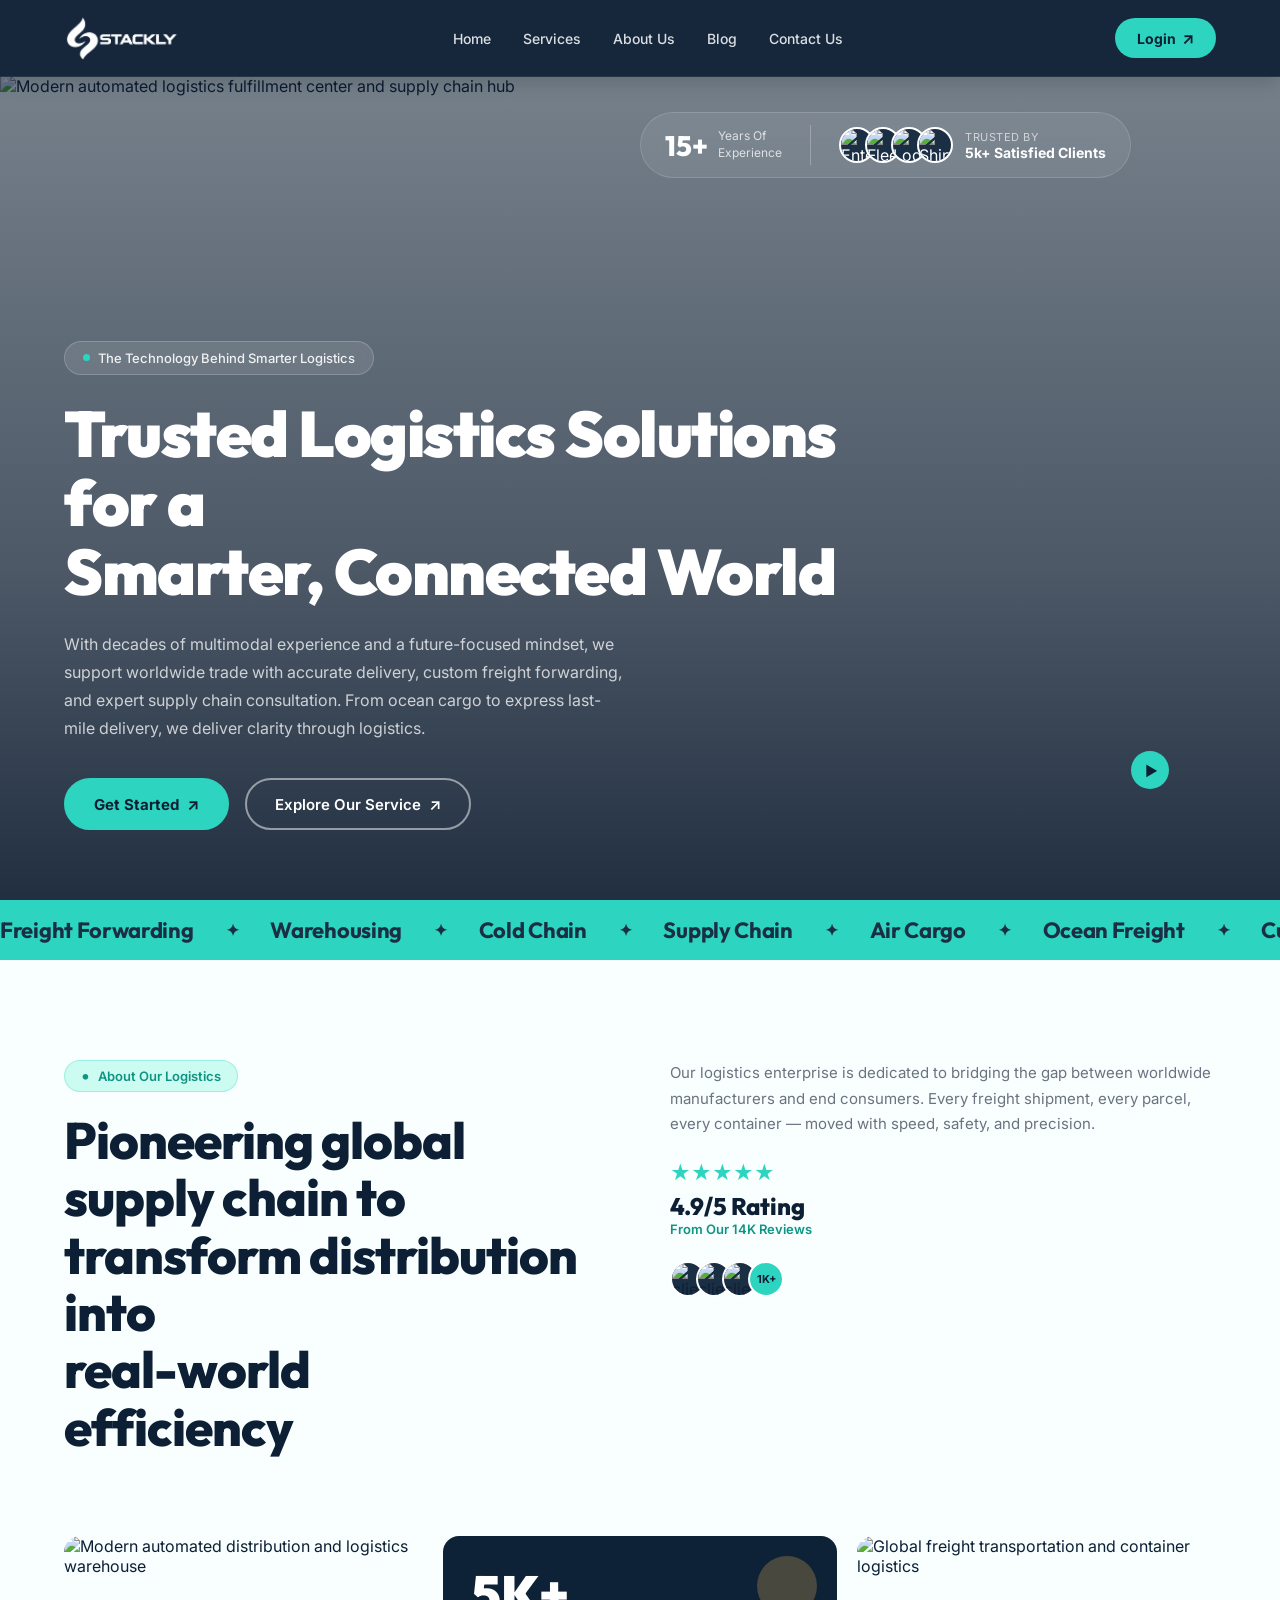
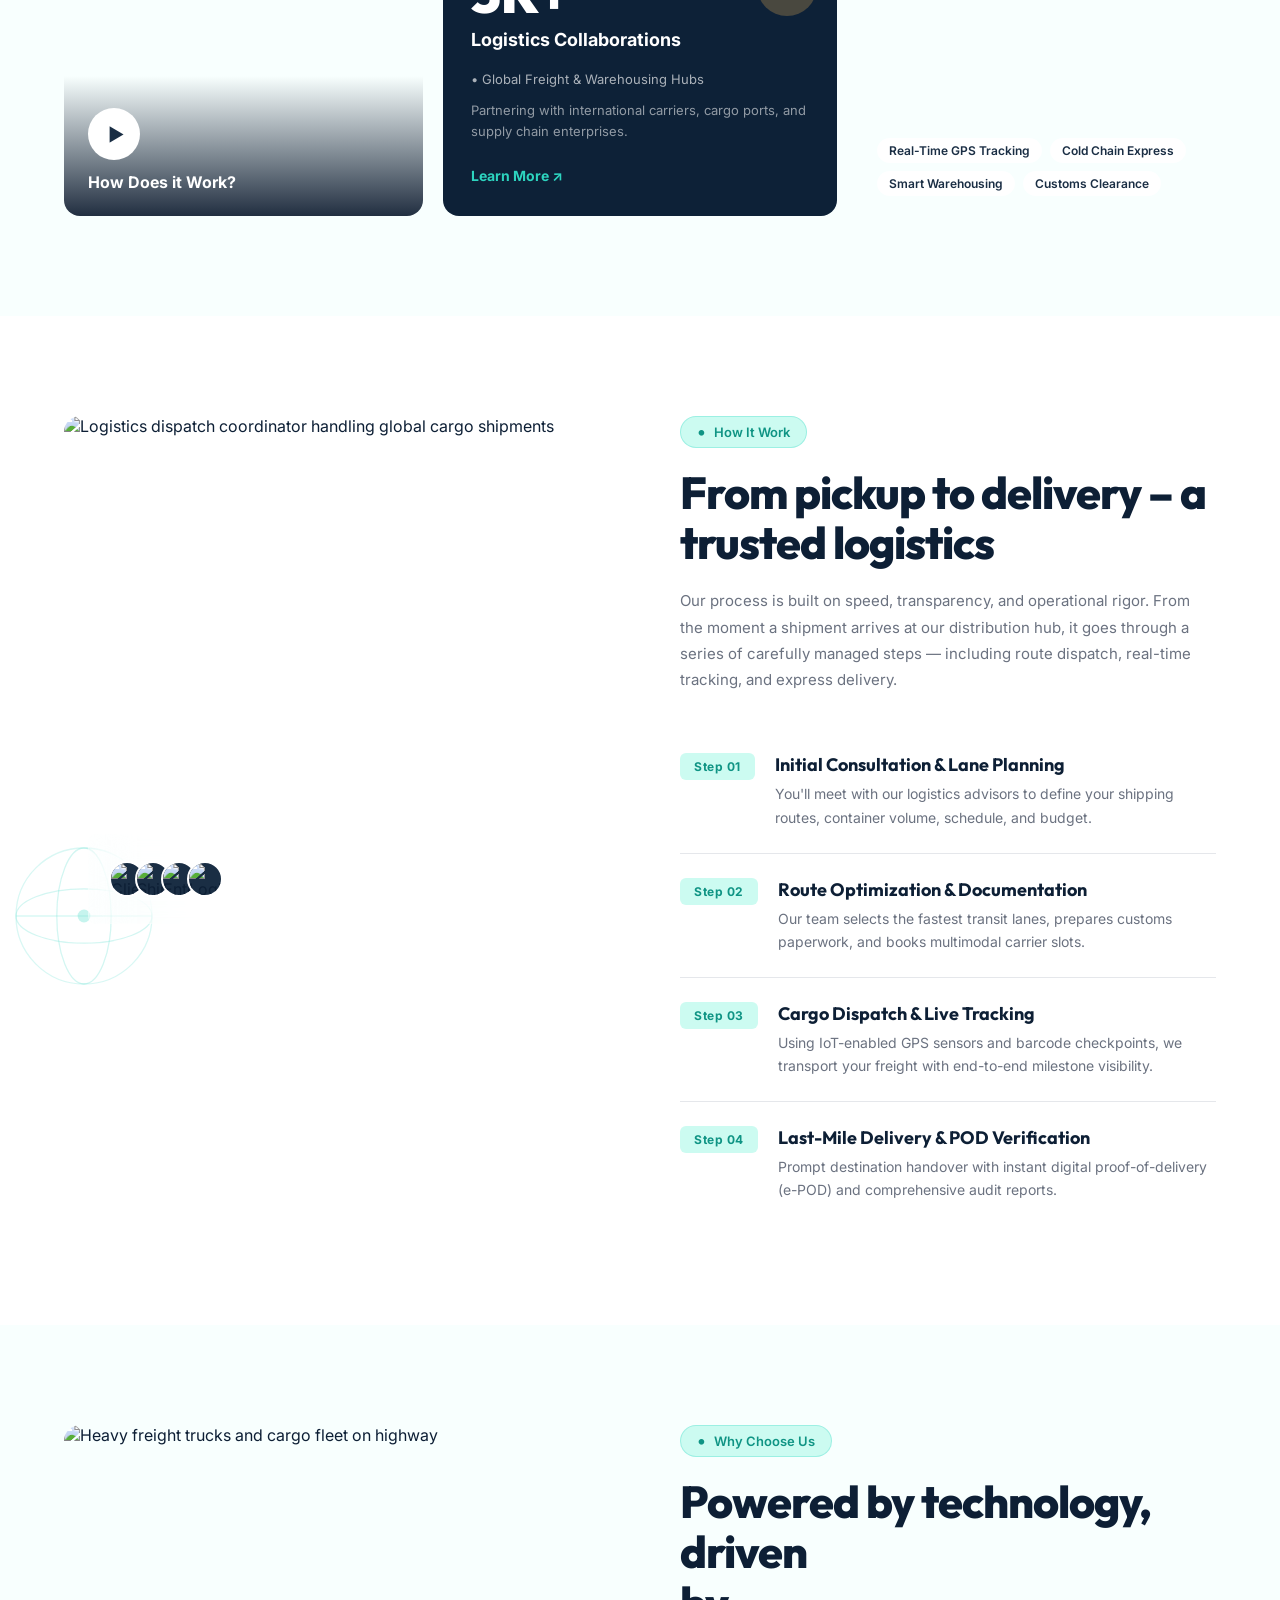
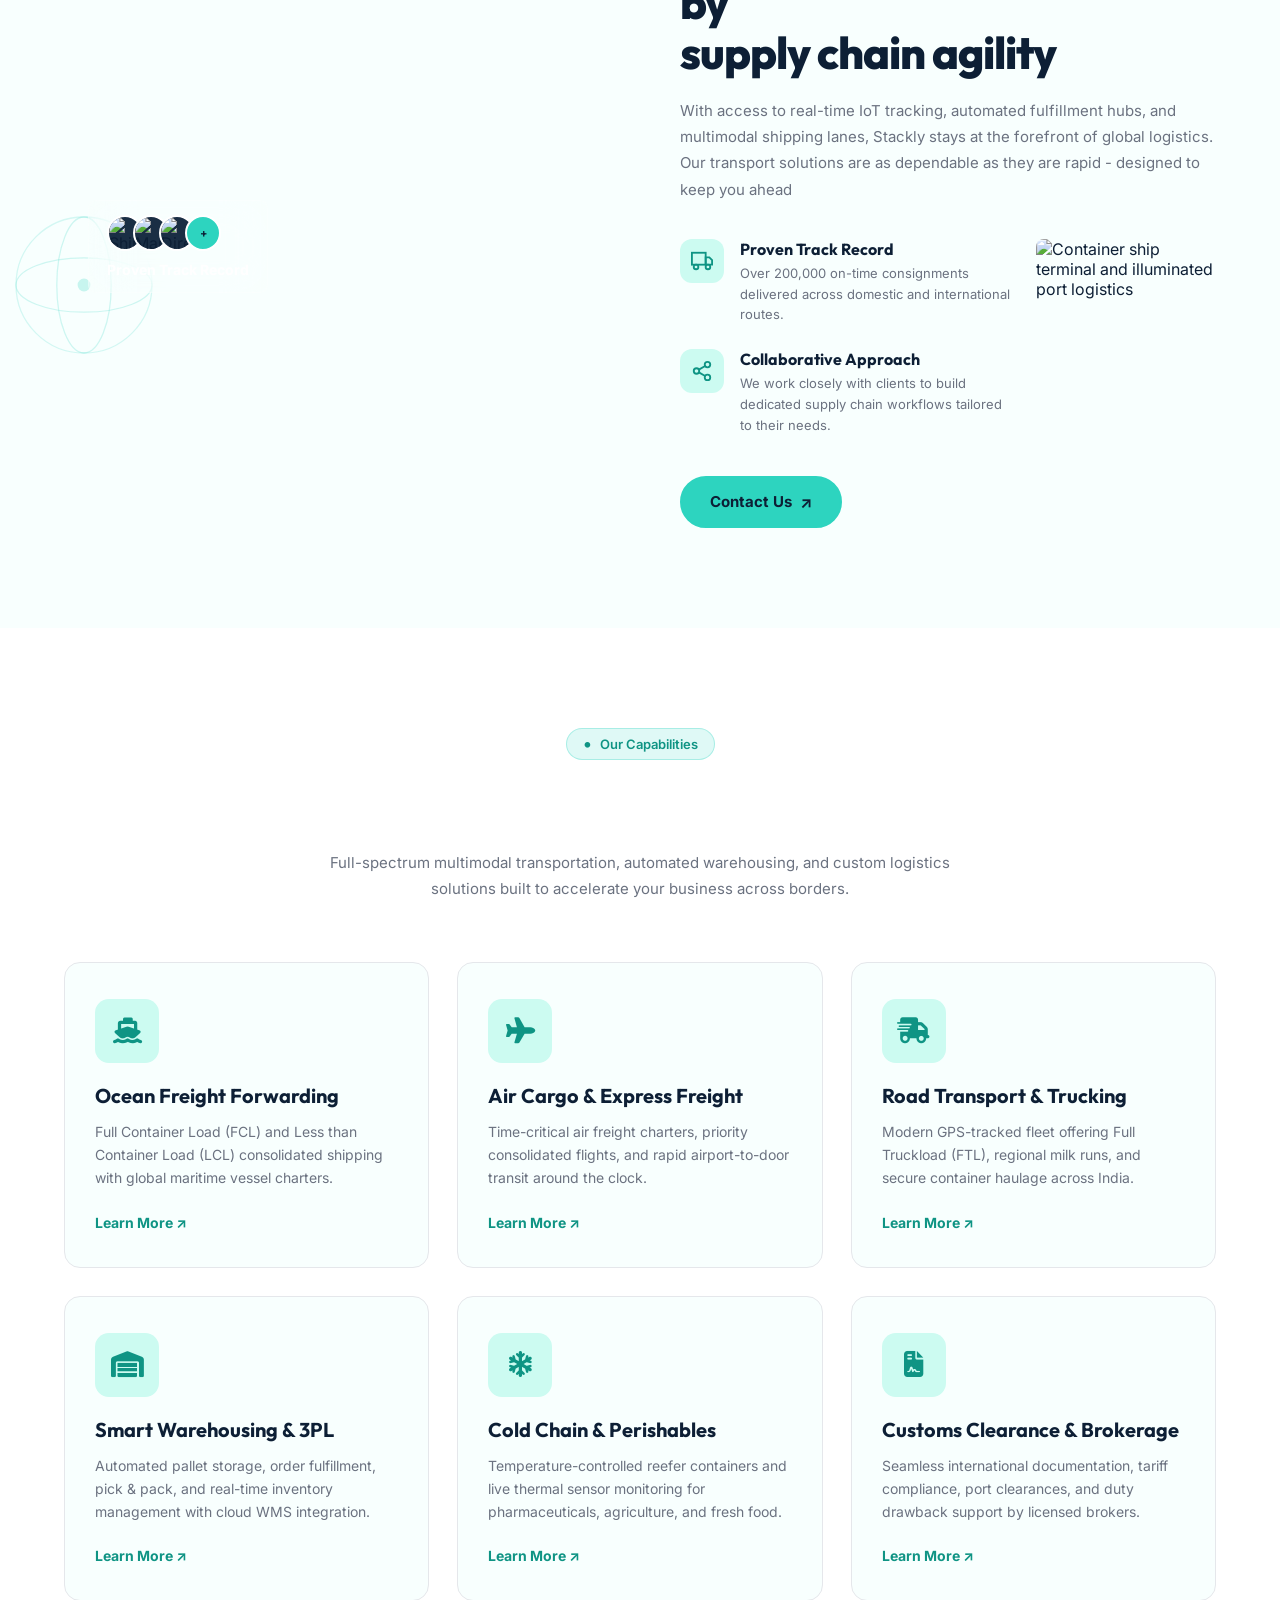
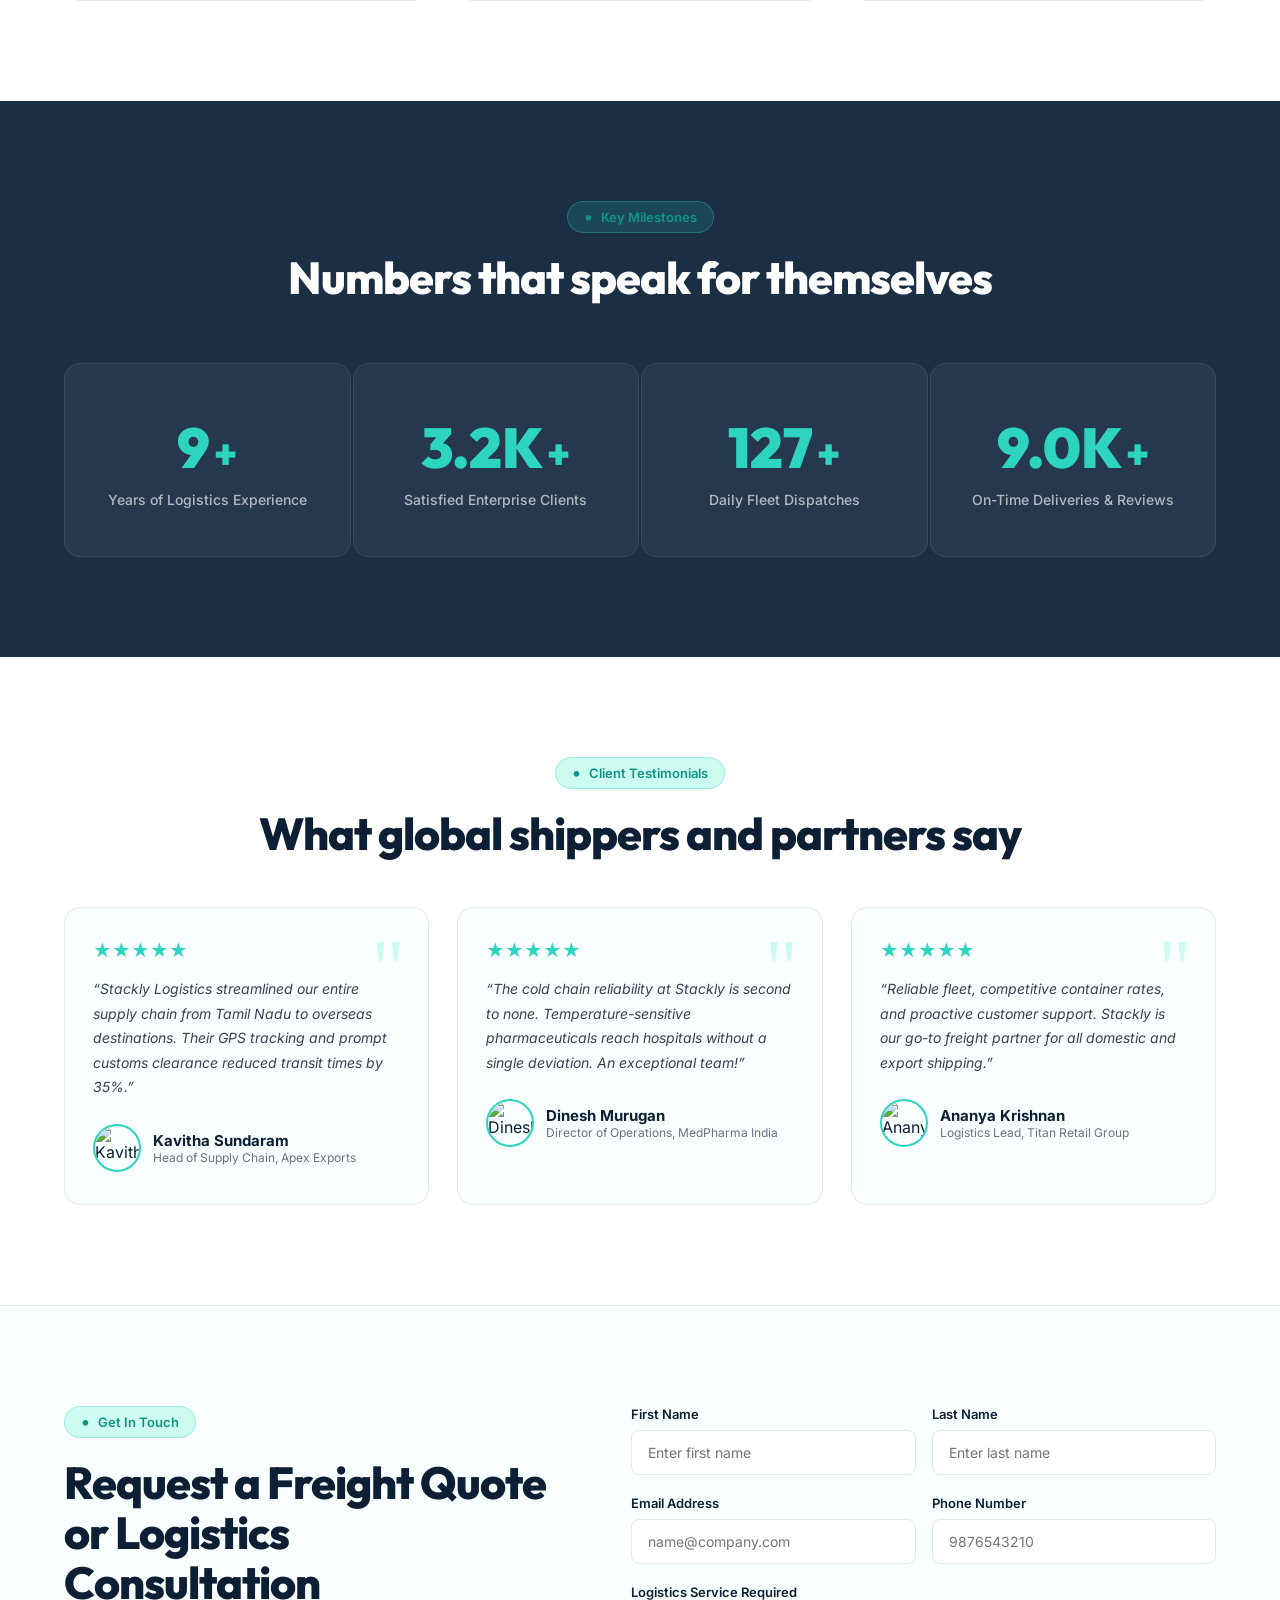
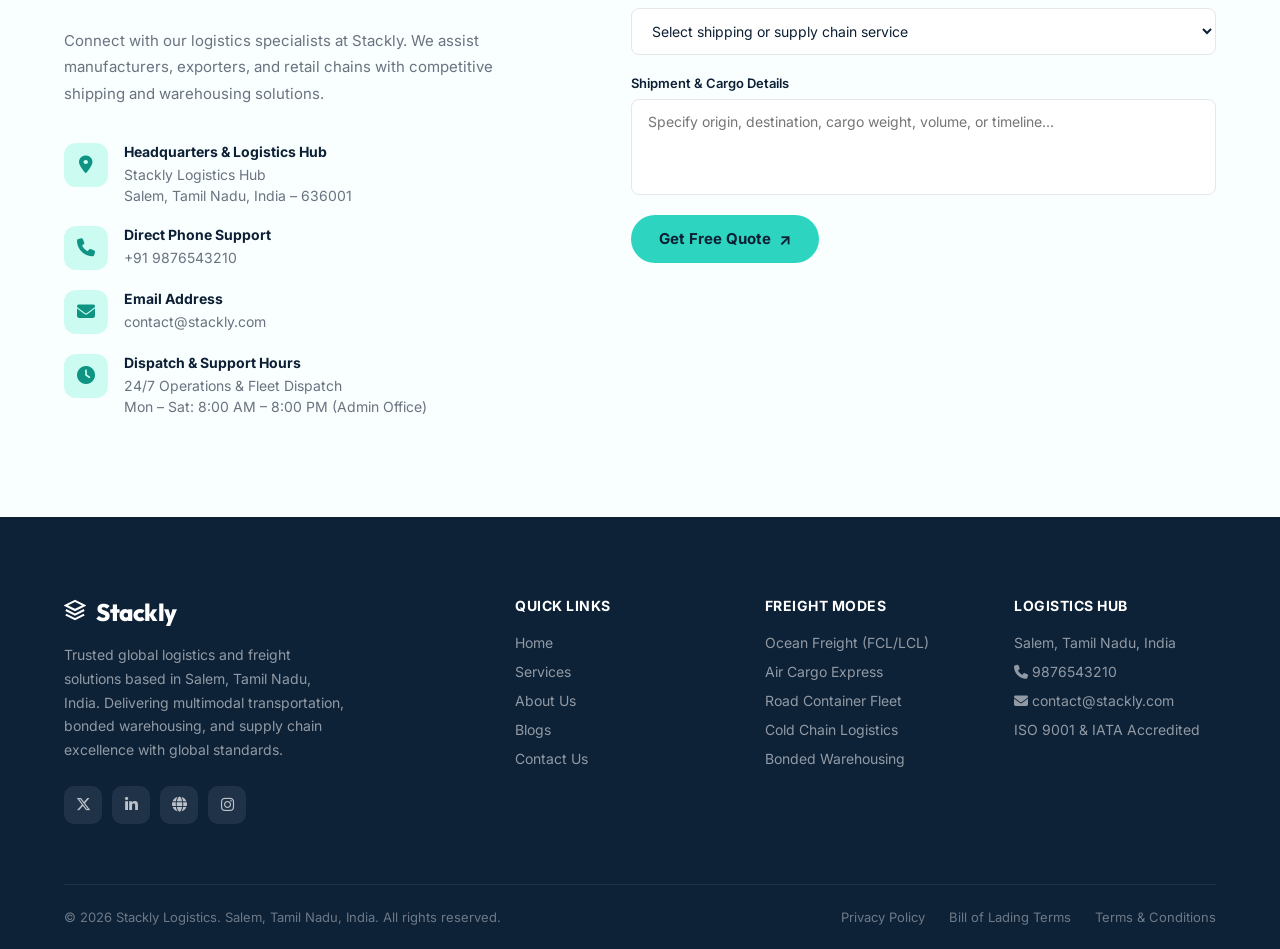
==== commit 449f9914: "Add files via upload" ====
--- a/index.html
+++ b/index.html
@@ -8,8 +8,8 @@
   <link rel="preconnect" href="https://fonts.googleapis.com" />
   <link rel="preconnect" href="https://fonts.gstatic.com" crossorigin />
   <link href="https://fonts.googleapis.com/css2?family=Inter:wght@300;400;500;600;700;800;900&family=Outfit:wght@300;400;500;600;700;800;900&display=swap" rel="stylesheet" />
-    <link rel="stylesheet" href="https://cdnjs.cloudflare.com/ajax/libs/font-awesome/6.5.1/css/all.min.css" />
-  <link rel="stylesheet" href="style.css" />
+  <link rel="stylesheet" href="https://cdnjs.cloudflare.com/ajax/libs/font-awesome/6.5.1/css/all.min.css" />
+  <link rel="stylesheet" href="style.css?v=1.4" />
 </head>
 <body>
 
@@ -22,11 +22,12 @@
         <img src="images/Logo.webp" alt="Stackly Logistics Logo" class="logo-img" />
       </a>
       <ul class="nav-links" id="nav-links">
-        <li><a href="#" class="nav-link active">Home <span class="arrow">&#9662;</span></a></li>
+        <li><a href="#" class="nav-link active">Home</a></li>
         <li><a href="services.html" class="nav-link">Services</a></li>
         <li><a href="about.html" class="nav-link">About Us</a></li>
         <li><a href="blog.html" class="nav-link">Blog</a></li>
         <li><a href="contact.html" class="nav-link">Contact Us</a></li>
+        <li class="mobile-cta-item"><a href="login.html" class="btn-cta mobile-nav-cta">Login <span class="btn-icon">&#8599;</span></a></li>
       </ul>
       <a href="login.html" class="btn-cta nav-cta" id="nav-cta-btn">Login<span class="btn-icon">&#8599;</span></a>
       <button class="hamburger" id="hamburger" aria-label="Toggle menu">
@@ -76,7 +77,7 @@
         <span class="dot"></span> The Technology Behind Smarter Logistics
       </div>
       <h1 class="hero-title fade-in-up delay-3">
-        Trusted Logistics Solutions<br/>for a<br/>Smarter, Connected World
+        Trusted Logistics Solutions<span class="desktop-only"><br/>for a<br/></span><span class="mobile-only"> for a </span>Smarter, Connected World
       </h1>
       <p class="hero-desc fade-in-up delay-4">
         With decades of multimodal experience and a future-focused mindset, we support worldwide trade with accurate delivery, custom freight forwarding, and expert supply chain consultation. From ocean cargo to express last-mile delivery, we deliver clarity through logistics.
@@ -714,7 +715,7 @@
   <!-- Toast notification -->
   <div class="toast" id="toast">&#10003; Freight quote request submitted successfully! Our dispatch team will contact you shortly.</div>
 
-  <script src="script.js"></script>
+  <script src="script.js?v=1.2"></script>
 
   <!-- Smart Nav: swap Login→Dashboard when logged in -->
   <script>
--- a/style.css
+++ b/style.css
@@ -5,6 +5,7 @@
 *, *::before, *::after { box-sizing: border-box; margin: 0; padding: 0; }
 
 :root {
+  --nav-height: 76px;
   --primary: #1a2e44;
   --accent: #2dd4bf;
   --accent-light: #ccfbf1;
@@ -22,13 +23,18 @@
   --shadow-lg: 0 16px 48px rgba(13,31,53,0.15);
 }
 
-html { scroll-behavior: smooth; }
+html {
+  scroll-behavior: smooth;
+  overflow-x: hidden;
+  scroll-padding-top: var(--nav-height);
+}
 
 body {
   font-family: 'Inter', sans-serif;
   background: var(--off-white);
   color: var(--text-dark);
   overflow-x: hidden;
+  padding-top: var(--nav-height);
 }
 
 a { text-decoration: none; color: inherit; }
@@ -87,18 +93,29 @@
 .btn-icon { font-size: 16px; }
 
 /* ── NAVBAR ── */
+/* Always fixed to top of viewport for reliable sticky navigation across all devices */
 .navbar {
   position: fixed;
-  top: 0; left: 0; right: 0;
+  top: 0;
+  left: 0;
+  right: 0;
+  width: 100%;
   z-index: 1000;
-  padding: 20px 0;
-  transition: all 0.4s ease;
+  background: rgba(13, 31, 53, 0.96);
+  backdrop-filter: blur(16px);
+  -webkit-backdrop-filter: blur(16px);
+  border-bottom: 1px solid rgba(255, 255, 255, 0.08);
+  box-shadow: 0 4px 20px rgba(0, 0, 0, 0.2);
+  padding: 16px 0;
+  transition: padding 0.3s ease, background 0.3s ease, box-shadow 0.3s ease;
 }
 .navbar.scrolled {
-  background: rgba(13,31,53,0.95);
+  background: rgba(13, 31, 53, 0.98);
   backdrop-filter: blur(20px);
+  -webkit-backdrop-filter: blur(20px);
   padding: 12px 0;
-  box-shadow: 0 4px 24px rgba(0,0,0,0.3);
+  box-shadow: 0 8px 30px rgba(0, 0, 0, 0.35);
+  border-bottom-color: rgba(45, 212, 191, 0.25);
 }
 .nav-inner {
   max-width: 1200px;
@@ -188,11 +205,12 @@
 /* ── HERO ── */
 .hero {
   position: relative;
-  min-height: 100vh;
+  min-height: calc(100vh - var(--nav-height));
+  min-height: calc(100dvh - var(--nav-height));
   display: flex;
   flex-direction: column;
   justify-content: flex-end;
-  padding-bottom: 80px;
+  padding-bottom: 70px;
   overflow: hidden;
 }
 .hero-bg {
@@ -217,7 +235,7 @@
 }
 .hero-stats-bar {
   position: absolute;
-  top: 100px; left: 50%;
+  top: 36px; left: 50%;
   transform: translateX(-50%);
   display: flex;
   align-items: center;
@@ -225,6 +243,7 @@
   z-index: 2;
   background: rgba(255,255,255,0.08);
   backdrop-filter: blur(12px);
+  -webkit-backdrop-filter: blur(12px);
   border: 1px solid rgba(255,255,255,0.15);
   border-radius: 50px;
   padding: 12px 24px;
@@ -1103,6 +1122,11 @@
 /* ══════════════════════════════════════
    RESPONSIVE
    ══════════════════════════════════════ */
+.desktop-only { display: inline; }
+.mobile-only { display: none; }
+
+.mobile-cta-item { display: none; }
+
 @media (max-width: 1024px) {
   .how-grid, .why-grid { grid-template-columns: 1fr; gap: 48px; }
   .about-grid { grid-template-columns: 1fr; gap: 32px; }
@@ -1112,17 +1136,135 @@
   .stats-grid { grid-template-columns: repeat(2, 1fr); }
   .footer-grid { grid-template-columns: 1fr 1fr; }
   .contact-grid { grid-template-columns: 1fr; gap: 48px; }
+  .hero-stats-bar { top: 24px; padding: 10px 20px; gap: 20px; }
+  .hero {
+    min-height: calc(100vh - 72px);
+    min-height: calc(100dvh - 72px);
+    padding-bottom: 60px;
+  }
 }
 @media (max-width: 768px) {
-  .nav-links { display: none; position: fixed; top: 0; left: 0; right: 0; bottom: 0; background: rgba(13,31,53,0.97); flex-direction: column; justify-content: center; align-items: center; gap: 24px; z-index: 999; }
-  .nav-links.open { display: flex; }
-  .nav-link { font-size: 22px; }
+  :root {
+    --nav-height: 66px;
+  }
+  .desktop-only { display: none !important; }
+  .mobile-only { display: inline !important; }
+  /* ── Mobile: fixed navbar ── */
+  .navbar {
+    position: fixed;
+    top: 0;
+    left: 0;
+    width: 100%;
+    padding: 14px 0;
+  }
+  .navbar.scrolled {
+    padding: 10px 0;
+  }
+  /* Offset page content so it isn't hidden behind the fixed navbar */
+  body {
+    padding-top: var(--nav-height);
+  }
+  .logo-img { height: 38px; }
+  .nav-inner {
+    padding: 0 20px;
+  }
+  .nav-links {
+    display: none;
+    position: fixed;
+    top: 66px;
+    left: 0;
+    width: 100%;
+    background: rgba(13, 31, 53, 0.98);
+    backdrop-filter: blur(20px);
+    -webkit-backdrop-filter: blur(20px);
+    border-bottom: 2px solid rgba(45, 212, 191, 0.4);
+    box-shadow: 0 20px 40px rgba(0, 0, 0, 0.5);
+    flex-direction: column;
+    justify-content: flex-start;
+    align-items: stretch;
+    padding: 16px 20px 24px;
+    gap: 8px;
+    z-index: 999;
+  }
+  .nav-links.open {
+    display: flex;
+    animation: navSlideDown 0.25s cubic-bezier(0.16, 1, 0.3, 1) forwards;
+  }
+  @keyframes navSlideDown {
+    from { opacity: 0; transform: translateY(-8px); }
+    to   { opacity: 1; transform: translateY(0); }
+  }
+  .nav-link {
+    font-size: 16px;
+    font-weight: 600;
+    color: rgba(255, 255, 255, 0.9);
+    padding: 12px 16px;
+    border-radius: 8px;
+    width: 100%;
+    transition: all 0.2s ease;
+    display: block;
+  }
+  .nav-link:hover, .nav-link.active {
+    color: var(--accent);
+    background: rgba(45, 212, 191, 0.12);
+  }
   .hamburger { display: flex; z-index: 1001; }
   .nav-cta { display: none; }
+  .mobile-cta-item {
+    display: block;
+    margin-top: 8px;
+    padding-top: 12px;
+    border-top: 1px solid rgba(255, 255, 255, 0.1);
+  }
+  .mobile-nav-cta {
+    display: flex;
+    justify-content: center;
+    width: 100%;
+    padding: 12px 20px;
+    font-size: 14px;
+  }
   .hero-stats-bar { display: none; }
   .watch-badge { display: none; }
-  .hero { min-height: 90vh; padding-bottom: 60px; }
-  .hero-title { font-size: 36px; letter-spacing: -0.5px; }
+  /* Hero fills full remaining viewport height after fixed navbar */
+  .hero {
+    min-height: calc(100vh - var(--nav-height));
+    min-height: calc(100dvh - var(--nav-height));
+    display: flex;
+    flex-direction: column;
+    justify-content: flex-start;
+    padding-top: 40px;
+    padding-bottom: 48px;
+    box-sizing: border-box;
+  }
+  .hero-content {
+    margin: 0;
+    padding: 0 20px;
+    width: 100%;
+  }
+  .hero-badge {
+    font-size: 12px;
+    padding: 6px 14px;
+    margin-bottom: 18px;
+    max-width: 100%;
+    display: inline-flex;
+  }
+  .hero-title {
+    font-size: 32px;
+    line-height: 1.18;
+    letter-spacing: -0.5px;
+    margin-bottom: 18px;
+  }
+  .hero-desc {
+    font-size: 14.5px;
+    line-height: 1.65;
+    margin-bottom: 28px;
+    max-width: 100%;
+  }
+  .hero-actions {
+    display: flex;
+    gap: 12px;
+    flex-wrap: wrap;
+  }
   .cards-row { grid-template-columns: 1fr; }
   .services-grid { grid-template-columns: 1fr; }
   .stats-grid { grid-template-columns: repeat(2, 1fr); }
@@ -1134,8 +1276,56 @@
   .why-side-img { width: 100%; }
 }
 @media (max-width: 480px) {
+  :root {
+    --nav-height: 58px;
+  }
   .section-pad { padding: 60px 0; }
-  .hero-title { font-size: 28px; }
-  .hero-actions { flex-direction: column; }
+  .navbar { padding: 12px 0; }
+  .navbar.scrolled { padding: 9px 0; }
+  body { padding-top: var(--nav-height); }
+  .logo-img { height: 34px; }
+  .nav-inner { padding: 0 16px; }
+  .nav-links {
+    top: var(--nav-height);
+    padding: 14px 16px 20px;
+  }
+  .hero {
+    min-height: calc(100vh - var(--nav-height));
+    min-height: calc(100dvh - var(--nav-height));
+    padding-top: 28px;
+    padding-bottom: 36px;
+  }
+  .hero-content {
+    margin: 0;
+    padding: 0 16px;
+  }
+  .hero-badge {
+    font-size: 11px;
+    padding: 5px 12px;
+    margin-bottom: 14px;
+  }
+  .hero-title {
+    font-size: 26px;
+    line-height: 1.2;
+    letter-spacing: -0.4px;
+    margin-bottom: 14px;
+  }
+  .hero-desc {
+    font-size: 13.5px;
+    line-height: 1.55;
+    margin-bottom: 22px;
+  }
+  .hero-actions {
+    flex-direction: column;
+    width: 100%;
+    gap: 10px;
+  }
+  .hero-actions .btn-primary,
+  .hero-actions .btn-secondary {
+    width: 100%;
+    justify-content: center;
+    padding: 12px 20px;
+    font-size: 14px;
+  }
   .stats-grid { grid-template-columns: 1fr 1fr; gap: 1px; }
 }
